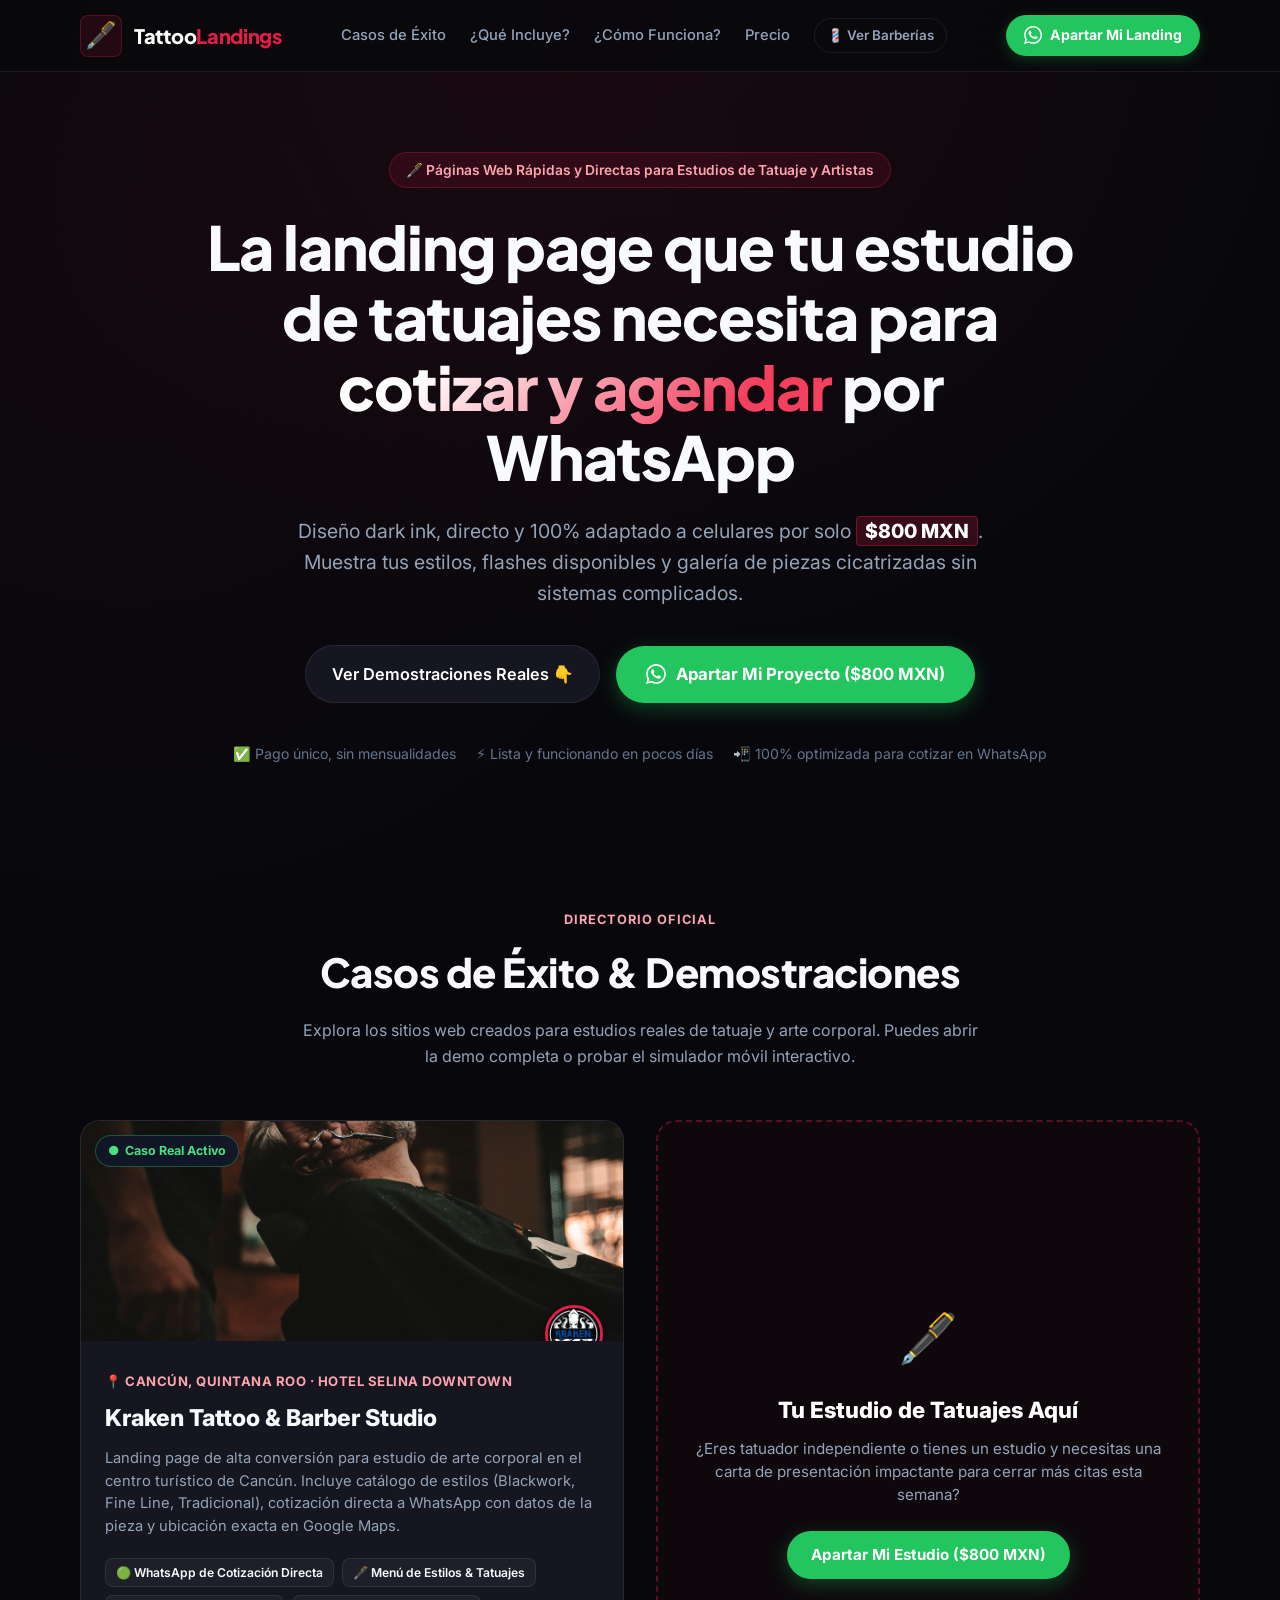
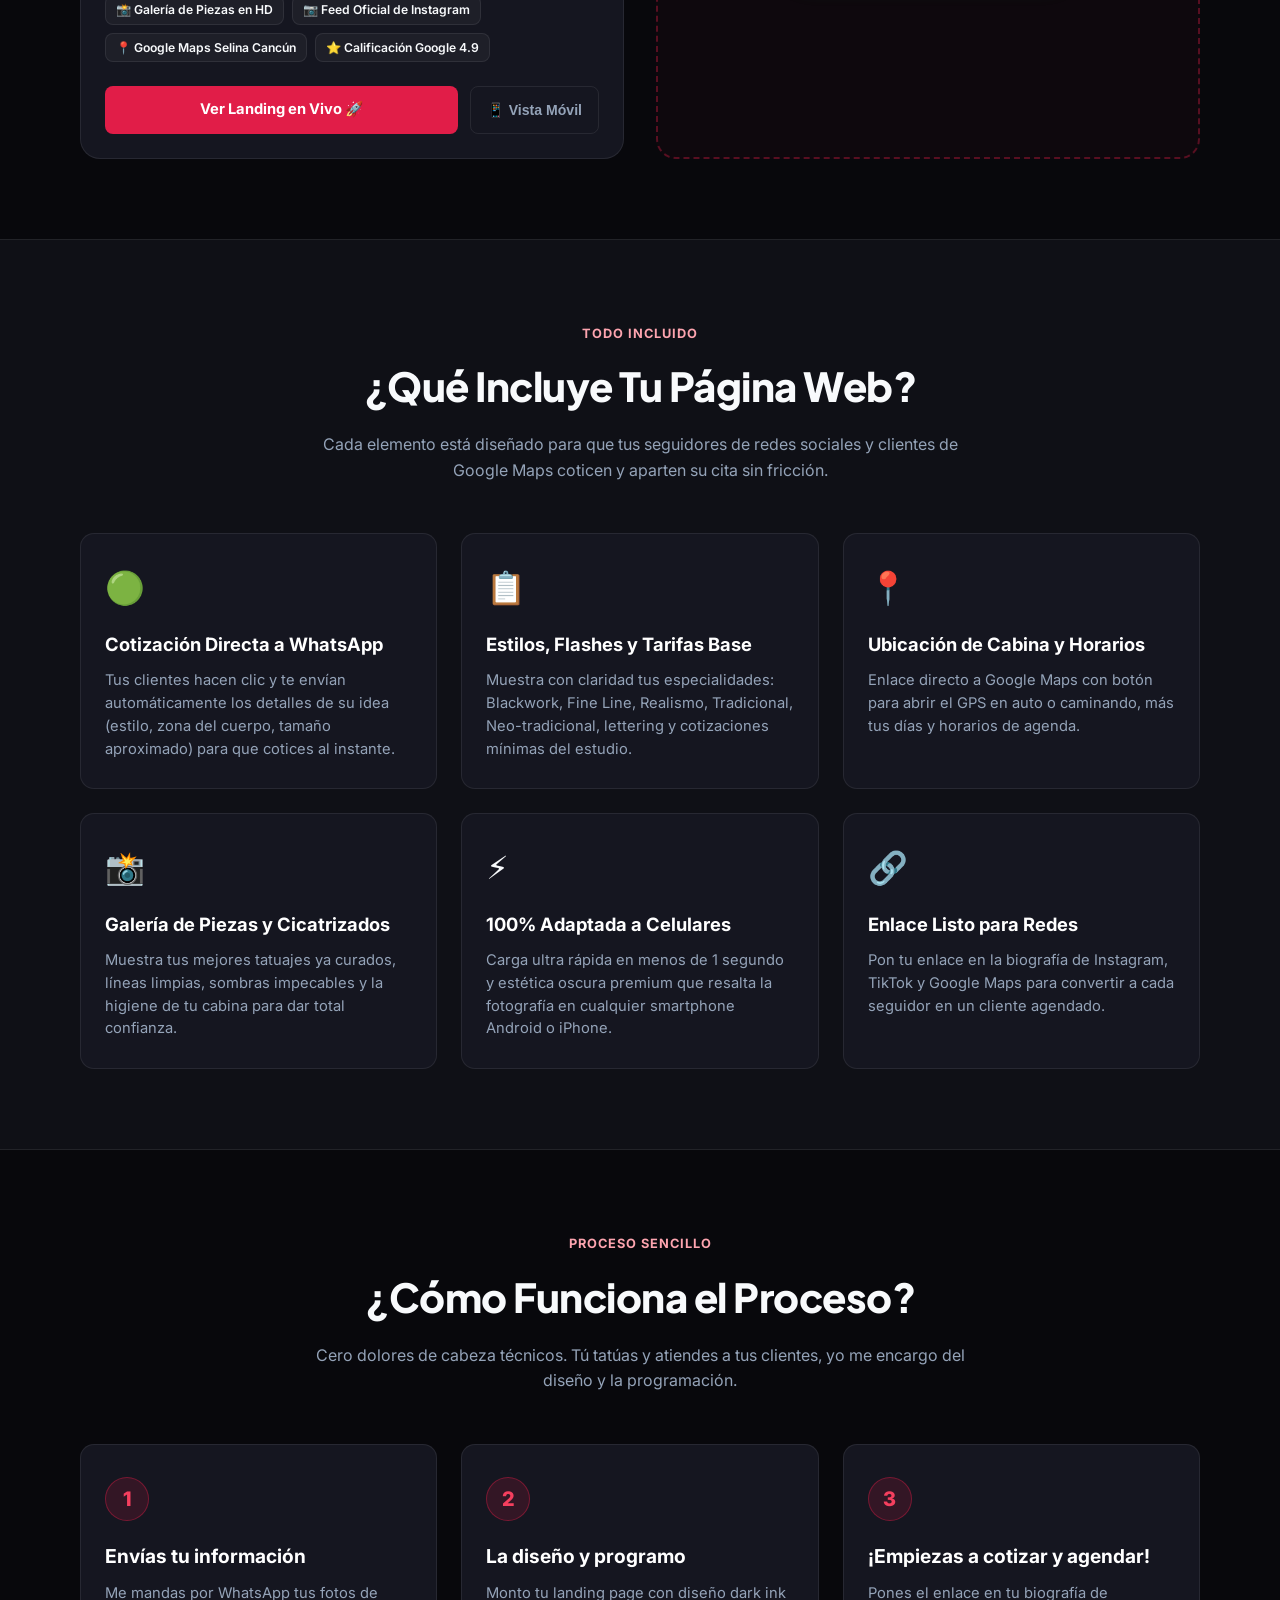
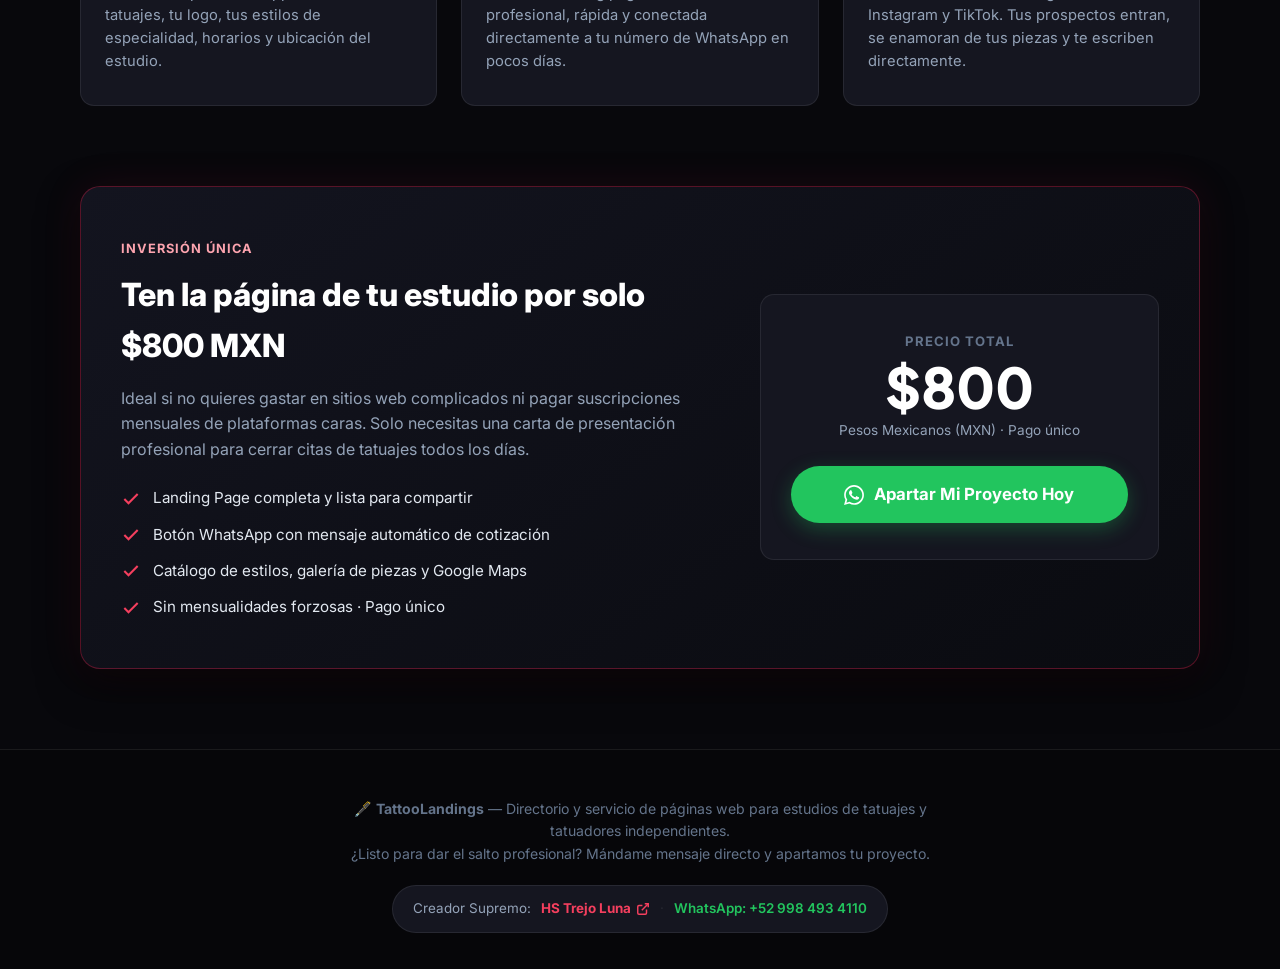
==== tatuajes/index.html @ 8cb88558 "feat: add tattoo studio landings directory with dark ink theme" ====
<!DOCTYPE html>
<html lang="es">
<head>
  <meta charset="UTF-8">
  <meta name="viewport" content="width=device-width, initial-scale=1.0">
  <title>Landing Pages para Estudios de Tatuaje | Directorio de Demostraciones Reales ($800 MXN)</title>
  <meta name="description" content="Directorio de casos reales y servicio de páginas web sencillas, rápidas y modernas para estudios de tatuajes y tatuadores por solo $800 MXN. Cotiza y cierra citas en WhatsApp todos los días.">
  <link rel="canonical" href="https://iwantdeveverything.github.io/landingbarbershops/tatuajes/">

  <!-- Open Graph / Facebook / WhatsApp -->
  <meta property="og:type" content="website">
  <meta property="og:url" content="https://iwantdeveverything.github.io/landingbarbershops/tatuajes/">
  <meta property="og:site_name" content="TattooLandings">
  <meta property="og:title" content="Landing Pages para Estudios de Tatuaje | $800 MXN">
  <meta property="og:description" content="Páginas web sencillas y rápidas para tatuadores: botón directo a WhatsApp para cotizar piezas, menú de estilos/flashes y Google Maps.">
  <meta property="og:image" content="https://iwantdeveverything.github.io/landingbarbershops/sitios/kraken/assets/hero-barber.jpg">
  <meta property="og:image:secure_url" content="https://iwantdeveverything.github.io/landingbarbershops/sitios/kraken/assets/hero-barber.jpg">
  <meta property="og:image:type" content="image/jpeg">
  <meta property="og:image:width" content="1200">
  <meta property="og:image:height" content="675">
  <meta property="og:image:alt" content="Directorio de Landing Pages para Estudios de Tatuaje">
  <meta property="og:locale" content="es_MX">

  <!-- Twitter / X -->
  <meta name="twitter:card" content="summary_large_image">
  <meta name="twitter:url" content="https://iwantdeveverything.github.io/landingbarbershops/tatuajes/">
  <meta name="twitter:title" content="Landing Pages para Estudios de Tatuaje | $800 MXN">
  <meta name="twitter:description" content="Páginas web sencillas y directas para cerrar citas de tatuajes por WhatsApp. Sin mensualidades.">
  <meta name="twitter:image" content="https://iwantdeveverything.github.io/landingbarbershops/sitios/kraken/assets/hero-barber.jpg">

  <!-- Favicon -->
  <link rel="icon" href="data:image/svg+xml,<svg xmlns=%22http://www.w3.org/2000/svg%22 viewBox=%220 0 100 100%22><text y=%22.9em%22 font-size=%2290%22>🖋️</text></svg>">
  <meta name="theme-color" content="#08080c">

  <!-- Google Fonts -->
  <link rel="preconnect" href="https://fonts.googleapis.com">
  <link rel="preconnect" href="https://fonts.gstatic.com" crossorigin>
  <link href="https://fonts.googleapis.com/css2?family=Inter:wght@400;500;600;700;800&family=Plus+Jakarta+Sans:wght@700;800&display=swap" rel="stylesheet">

  <link rel="stylesheet" href="css/style.css">
</head>
<body>

  <!-- Navigation -->
  <header class="site-nav">
    <div class="container nav-inner">
      <a href="#" class="nav-brand">
        <div class="brand-badge-icon">🖋️</div>
        <div class="nav-brand-title">Tattoo<span>Landings</span></div>
      </a>

      <nav class="nav-links">
        <a href="#demostraciones" class="nav-link">Casos de Éxito</a>
        <a href="#que-incluye" class="nav-link">¿Qué Incluye?</a>
        <a href="#como-funciona" class="nav-link">¿Cómo Funciona?</a>
        <a href="#precio" class="nav-link">Precio</a>
        <a href="../index.html" class="nav-switch-link">💈 Ver Barberías</a>
      </nav>

      <div class="nav-actions">
        <a href="https://wa.me/529984934110?text=Hola!%20Vi%20tu%20anuncio%20de%20Landings%20para%20Estudios%20de%20Tatuaje%20por%20$800%20MXN%20y%20quiero%20hacer%20la%20m%C3%ADa." target="_blank" rel="noopener noreferrer" class="btn-nav-order">
          <svg width="18" height="18" viewBox="0 0 24 24" fill="currentColor">
            <path d="M.057 24l1.687-6.163c-1.041-1.804-1.588-3.849-1.587-5.946.003-6.556 5.338-11.891 11.893-11.891 3.181.001 6.167 1.24 8.413 3.488 2.245 2.248 3.481 5.236 3.48 8.414-.003 6.557-5.338 11.892-11.893 11.892-1.99-.001-3.951-.5-5.688-1.448l-6.305 1.654zm6.597-3.807c1.676.995 3.276 1.591 5.392 1.592 5.448 0 9.886-4.434 9.889-9.885.002-5.462-4.415-9.89-9.881-9.892-5.452 0-9.887 4.434-9.889 9.884-.001 2.225.651 3.891 1.746 5.634l-.999 3.648 3.742-.981zm11.387-5.464c-.074-.124-.272-.198-.57-.347-.297-.149-1.758-.868-2.031-.967-.272-.099-.47-.149-.669.149-.198.297-.768.967-.941 1.165-.173.198-.347.223-.644.074-.297-.149-1.255-.462-2.39-1.475-.883-.788-1.48-1.761-1.653-2.059-.173-.297-.018-.458.13-.606.134-.133.297-.347.446-.521.151-.172.2-.296.3-.495.099-.198.05-.372-.025-.521-.075-.148-.669-1.611-.916-2.206-.242-.579-.487-.501-.669-.51l-.57-.01c-.198 0-.52.074-.792.372s-1.04 1.016-1.04 2.479 1.065 2.876 1.213 3.074c.149.198 2.095 3.2 5.076 4.487.709.306 1.263.489 1.694.626.712.226 1.36.194 1.872.118.571-.085 1.758-.719 2.006-1.413.248-.695.248-1.29.173-1.414z"/>
          </svg>
          <span>Apartar Mi Landing</span>
        </a>
      </div>
    </div>
  </header>

  <!-- Hero Section -->
  <section class="hub-hero">
    <div class="container">
      <div class="hero-pill-badge">
        🖋️ Páginas Web Rápidas y Directas para Estudios de Tatuaje y Artistas
      </div>

      <h1 class="hub-hero-title">
        La landing page que tu estudio de tatuajes necesita para <span class="gradient-text">cotizar y agendar</span> por WhatsApp
      </h1>

      <p class="hub-hero-desc">
        Diseño dark ink, directo y 100% adaptado a celulares por solo <span class="price-callout">$800 MXN</span>. Muestra tus estilos, flashes disponibles y galería de piezas cicatrizadas sin sistemas complicados.
      </p>

      <div class="hero-btn-group">
        <a href="#demostraciones" class="btn-hero-demo">
          <span>Ver Demostraciones Reales 👇</span>
        </a>
        <a href="https://wa.me/529984934110?text=Hola!%20Quiero%20apartar%20mi%20landing%20page%20para%20estudio%20de%20tatuajes%20por%20$800%20MXN.%20%C2%BFMe%20das%20informaci%C3%B3n?" target="_blank" rel="noopener noreferrer" class="btn-hero-cta">
          <svg width="20" height="20" viewBox="0 0 24 24" fill="currentColor">
            <path d="M.057 24l1.687-6.163c-1.041-1.804-1.588-3.849-1.587-5.946.003-6.556 5.338-11.891 11.893-11.891 3.181.001 6.167 1.24 8.413 3.488 2.245 2.248 3.481 5.236 3.48 8.414-.003 6.557-5.338 11.892-11.893 11.892-1.99-.001-3.951-.5-5.688-1.448l-6.305 1.654zm6.597-3.807c1.676.995 3.276 1.591 5.392 1.592 5.448 0 9.886-4.434 9.889-9.885.002-5.462-4.415-9.89-9.881-9.892-5.452 0-9.887 4.434-9.889 9.884-.001 2.225.651 3.891 1.746 5.634l-.999 3.648 3.742-.981zm11.387-5.464c-.074-.124-.272-.198-.57-.347-.297-.149-1.758-.868-2.031-.967-.272-.099-.47-.149-.669.149-.198.297-.768.967-.941 1.165-.173.198-.347.223-.644.074-.297-.149-1.255-.462-2.39-1.475-.883-.788-1.48-1.761-1.653-2.059-.173-.297-.018-.458.13-.606.134-.133.297-.347.446-.521.151-.172.2-.296.3-.495.099-.198.05-.372-.025-.521-.075-.148-.669-1.611-.916-2.206-.242-.579-.487-.501-.669-.51l-.57-.01c-.198 0-.52.074-.792.372s-1.04 1.016-1.04 2.479 1.065 2.876 1.213 3.074c.149.198 2.095 3.2 5.076 4.487.709.306 1.263.489 1.694.626.712.226 1.36.194 1.872.118.571-.085 1.758-.719 2.006-1.413.248-.695.248-1.29.173-1.414z"/>
          </svg>
          <span>Apartar Mi Proyecto ($800 MXN)</span>
        </a>
      </div>

      <div class="hero-guarantees">
        <span>✅ Pago único, sin mensualidades</span>
        <span>⚡ Lista y funcionando en pocos días</span>
        <span>📲 100% optimizada para cotizar en WhatsApp</span>
      </div>
    </div>
  </section>

  <!-- Showcase / Demonstrations Section -->
  <section id="demostraciones" class="section">
    <div class="container">
      <div class="section-head">
        <span class="section-tag">Directorio Oficial</span>
        <h2 class="section-headline">Casos de Éxito & Demostraciones</h2>
        <p class="section-subtext">
          Explora los sitios web creados para estudios reales de tatuaje y arte corporal. Puedes abrir la demo completa o probar el simulador móvil interactivo.
        </p>
      </div>

      <div class="showcase-grid">
        <!-- Showcase Card 1: Kraken Tattoo & Barber Studio -->
        <article class="showcase-card">
          <div class="showcase-preview-wrap">
            <img src="../sitios/kraken/assets/hero-barber.jpg" alt="Kraken Tattoo Studio en Cancún" class="showcase-preview-img">
            <div class="showcase-status-badge">
              <span>●</span> Caso Real Activo
            </div>
            <div class="showcase-logo-stamp">
              <img src="../sitios/kraken/assets/logo.jpg" alt="Logo Oficial Kraken" class="showcase-logo-img">
            </div>
          </div>

          <div class="showcase-body">
            <div class="showcase-meta">
              <span>📍 Cancún, Quintana Roo · Hotel Selina Downtown</span>
            </div>
            <h3 class="showcase-title">Kraken Tattoo & Barber Studio</h3>
            <p class="showcase-desc">
              Landing page de alta conversión para estudio de arte corporal en el centro turístico de Cancún. Incluye catálogo de estilos (Blackwork, Fine Line, Tradicional), cotización directa a WhatsApp con datos de la pieza y ubicación exacta en Google Maps.
            </p>

            <div class="showcase-features-list">
              <span class="feature-tag">🟢 WhatsApp de Cotización Directa</span>
              <span class="feature-tag">🖋️ Menú de Estilos & Tatuajes</span>
              <span class="feature-tag">📸 Galería de Piezas en HD</span>
              <span class="feature-tag">📷 Feed Oficial de Instagram</span>
              <span class="feature-tag">📍 Google Maps Selina Cancún</span>
              <span class="feature-tag">⭐ Calificación Google 4.9</span>
            </div>

            <div class="showcase-actions">
              <a href="../sitios/kraken/index.html" class="btn-view-demo" target="_blank">
                <span>Ver Landing en Vivo 🚀</span>
              </a>
              <button class="btn-simulate-mobile" data-demo-url="../sitios/kraken/index.html" title="Probar en simulador de teléfono">
                <span>📱 Vista Móvil</span>
              </button>
            </div>
          </div>
        </article>

        <!-- Placeholder Card 2: Upcoming Slot -->
        <article class="showcase-card placeholder">
          <div class="placeholder-icon">🖋️</div>
          <h4>Tu Estudio de Tatuajes Aquí</h4>
          <p>
            ¿Eres tatuador independiente o tienes un estudio y necesitas una carta de presentación impactante para cerrar más citas esta semana?
          </p>
          <a href="https://wa.me/529984934110?text=Hola!%20Quiero%20apartar%20el%20siguiente%20espacio%20para%20la%20landing%20page%20de%20mi%20estudio%20de%20tatuajes." target="_blank" rel="noopener noreferrer" class="btn-hero-cta" style="font-size: 0.95rem; padding: 12px 24px;">
            <span>Apartar Mi Estudio ($800 MXN)</span>
          </a>
        </article>
      </div>
    </div>
  </section>

  <!-- What's Included Section -->
  <section id="que-incluye" class="section" style="background: var(--bg-secondary); border-top: 1px solid var(--border-subtle); border-bottom: 1px solid var(--border-subtle);">
    <div class="container">
      <div class="section-head">
        <span class="section-tag">Todo Incluido</span>
        <h2 class="section-headline">¿Qué Incluye Tu Página Web?</h2>
        <p class="section-subtext">
          Cada elemento está diseñado para que tus seguidores de redes sociales y clientes de Google Maps coticen y aparten su cita sin fricción.
        </p>
      </div>

      <div class="features-grid-5">
        <div class="feature-box">
          <div class="feature-box-icon">🟢</div>
          <h4>Cotización Directa a WhatsApp</h4>
          <p>Tus clientes hacen clic y te envían automáticamente los detalles de su idea (estilo, zona del cuerpo, tamaño aproximado) para que cotices al instante.</p>
        </div>

        <div class="feature-box">
          <div class="feature-box-icon">📋</div>
          <h4>Estilos, Flashes y Tarifas Base</h4>
          <p>Muestra con claridad tus especialidades: Blackwork, Fine Line, Realismo, Tradicional, Neo-tradicional, lettering y cotizaciones mínimas del estudio.</p>
        </div>

        <div class="feature-box">
          <div class="feature-box-icon">📍</div>
          <h4>Ubicación de Cabina y Horarios</h4>
          <p>Enlace directo a Google Maps con botón para abrir el GPS en auto o caminando, más tus días y horarios de agenda.</p>
        </div>

        <div class="feature-box">
          <div class="feature-box-icon">📸</div>
          <h4>Galería de Piezas y Cicatrizados</h4>
          <p>Muestra tus mejores tatuajes ya curados, líneas limpias, sombras impecables y la higiene de tu cabina para dar total confianza.</p>
        </div>

        <div class="feature-box">
          <div class="feature-box-icon">⚡</div>
          <h4>100% Adaptada a Celulares</h4>
          <p>Carga ultra rápida en menos de 1 segundo y estética oscura premium que resalta la fotografía en cualquier smartphone Android o iPhone.</p>
        </div>

        <div class="feature-box">
          <div class="feature-box-icon">🔗</div>
          <h4>Enlace Listo para Redes</h4>
          <p>Pon tu enlace en la biografía de Instagram, TikTok y Google Maps para convertir a cada seguidor en un cliente agendado.</p>
        </div>
      </div>
    </div>
  </section>

  <!-- How It Works Section -->
  <section id="como-funciona" class="section">
    <div class="container">
      <div class="section-head">
        <span class="section-tag">Proceso Sencillo</span>
        <h2 class="section-headline">¿Cómo Funciona el Proceso?</h2>
        <p class="section-subtext">
          Cero dolores de cabeza técnicos. Tú tatúas y atiendes a tus clientes, yo me encargo del diseño y la programación.
        </p>
      </div>

      <div class="steps-row">
        <div class="step-card">
          <div class="step-num">1</div>
          <h4>Envías tu información</h4>
          <p>Me mandas por WhatsApp tus fotos de tatuajes, tu logo, tus estilos de especialidad, horarios y ubicación del estudio.</p>
        </div>

        <div class="step-card">
          <div class="step-num">2</div>
          <h4>La diseño y programo</h4>
          <p>Monto tu landing page con diseño dark ink profesional, rápida y conectada directamente a tu número de WhatsApp en pocos días.</p>
        </div>

        <div class="step-card">
          <div class="step-num">3</div>
          <h4>¡Empiezas a cotizar y agendar!</h4>
          <p>Pones el enlace en tu biografía de Instagram y TikTok. Tus prospectos entran, se enamoran de tus piezas y te escriben directamente.</p>
        </div>
      </div>
    </div>
  </section>

  <!-- Pricing Offer Box -->
  <section id="precio" class="section" style="padding-top: 0;">
    <div class="container">
      <div class="pricing-banner">
        <div class="pricing-info">
          <span class="section-tag">Inversión Única</span>
          <h3>Ten la página de tu estudio por solo $800 MXN</h3>
          <p>
            Ideal si no quieres gastar en sitios web complicados ni pagar suscripciones mensuales de plataformas caras. Solo necesitas una carta de presentación profesional para cerrar citas de tatuajes todos los días.
          </p>

          <ul class="pricing-checklist">
            <li>
              <svg width="20" height="20" viewBox="0 0 24 24" fill="none" stroke="currentColor" stroke-width="2.5">
                <polyline points="20 6 9 17 4 12"></polyline>
              </svg>
              <span>Landing Page completa y lista para compartir</span>
            </li>
            <li>
              <svg width="20" height="20" viewBox="0 0 24 24" fill="none" stroke="currentColor" stroke-width="2.5">
                <polyline points="20 6 9 17 4 12"></polyline>
              </svg>
              <span>Botón WhatsApp con mensaje automático de cotización</span>
            </li>
            <li>
              <svg width="20" height="20" viewBox="0 0 24 24" fill="none" stroke="currentColor" stroke-width="2.5">
                <polyline points="20 6 9 17 4 12"></polyline>
              </svg>
              <span>Catálogo de estilos, galería de piezas y Google Maps</span>
            </li>
            <li>
              <svg width="20" height="20" viewBox="0 0 24 24" fill="none" stroke="currentColor" stroke-width="2.5">
                <polyline points="20 6 9 17 4 12"></polyline>
              </svg>
              <span>Sin mensualidades forzosas · Pago único</span>
            </li>
          </ul>
        </div>

        <div class="pricing-card-action">
          <div class="price-currency">Precio Total</div>
          <div class="price-tag-big">$800</div>
          <div class="price-sub">Pesos Mexicanos (MXN) · Pago único</div>

          <a href="https://wa.me/529984934110?text=Hola!%20Quiero%20apartar%20mi%20landing%20page%20para%20estudio%20de%20tatuajes%20por%20$800%20MXN." target="_blank" rel="noopener noreferrer" class="btn-hero-cta" style="width: 100%;">
            <svg width="20" height="20" viewBox="0 0 24 24" fill="currentColor">
              <path d="M.057 24l1.687-6.163c-1.041-1.804-1.588-3.849-1.587-5.946.003-6.556 5.338-11.891 11.893-11.891 3.181.001 6.167 1.24 8.413 3.488 2.245 2.248 3.481 5.236 3.48 8.414-.003 6.557-5.338 11.892-11.893 11.892-1.99-.001-3.951-.5-5.688-1.448l-6.305 1.654zm6.597-3.807c1.676.995 3.276 1.591 5.392 1.592 5.448 0 9.886-4.434 9.889-9.885.002-5.462-4.415-9.89-9.881-9.892-5.452 0-9.887 4.434-9.889 9.884-.001 2.225.651 3.891 1.746 5.634l-.999 3.648 3.742-.981zm11.387-5.464c-.074-.124-.272-.198-.57-.347-.297-.149-1.758-.868-2.031-.967-.272-.099-.47-.149-.669.149-.198.297-.768.967-.941 1.165-.173.198-.347.223-.644.074-.297-.149-1.255-.462-2.39-1.475-.883-.788-1.48-1.761-1.653-2.059-.173-.297-.018-.458.13-.606.134-.133.297-.347.446-.521.151-.172.2-.296.3-.495.099-.198.05-.372-.025-.521-.075-.148-.669-1.611-.916-2.206-.242-.579-.487-.501-.669-.51l-.57-.01c-.198 0-.52.074-.792.372s-1.04 1.016-1.04 2.479 1.065 2.876 1.213 3.074c.149.198 2.095 3.2 5.076 4.487.709.306 1.263.489 1.694.626.712.226 1.36.194 1.872.118.571-.085 1.758-.719 2.006-1.413.248-.695.248-1.29.173-1.414z"/>
            </svg>
            <span>Apartar Mi Proyecto Hoy</span>
          </a>
        </div>
      </div>
    </div>
  </section>

  <!-- Footer -->
  <footer class="hub-footer">
    <div class="container">
      <p class="footer-hub-text">
        🖋️ <strong>TattooLandings</strong> — Directorio y servicio de páginas web para estudios de tatuajes y tatuadores independientes.<br>
        ¿Listo para dar el salto profesional? Mándame mensaje directo y apartamos tu proyecto.
      </p>
      <div class="footer-creator">
        <span>Creador Supremo:</span>
        <a href="https://hstrejoluna-monorepo-portfolio.vercel.app/es" target="_blank" rel="noopener noreferrer" class="creator-link">
          <strong>HS Trejo Luna</strong>
          <svg width="14" height="14" viewBox="0 0 24 24" fill="none" stroke="currentColor" stroke-width="2.5">
            <path d="M18 13v6a2 2 0 0 1-2 2H5a2 2 0 0 1-2-2V8a2 2 0 0 1 2-2h6"></path>
            <polyline points="15 3 21 3 21 9"></polyline>
            <line x1="10" y1="14" x2="21" y2="3"></line>
          </svg>
        </a>
        <span class="creator-sep">·</span>
        <a href="https://wa.me/529984934110" target="_blank" rel="noopener noreferrer" class="creator-whatsapp">
          WhatsApp: +52 998 493 4110
        </a>
      </div>
    </div>
  </footer>

  <!-- Phone Mockup Simulator Modal -->
  <div id="mobileModal" class="modal-overlay">
    <button id="closeModal" class="btn-close-modal" aria-label="Cerrar modal">&times;</button>
    <div class="phone-mockup-frame">
      <div class="phone-notch"></div>
      <iframe id="modalIframe" class="phone-iframe" title="Simulador Móvil de Landing"></iframe>
    </div>
  </div>

  <script src="js/main.js"></script>
</body>
</html>
---- tatuajes/css/style.css ----
/* ==========================================================================
   Tattoo Studio Landings Directory - Dedicated Stylesheet
   Subject: Tattoo Studios & Artists Showcase Directory
   Accent: Deep Tattoo Crimson Ink (#e11d48 / #f43f5e)
   ========================================================================== */

:root {
  --bg-primary: #08080c;
  --bg-secondary: #0f1016;
  --bg-card: #151620;
  --bg-card-hover: #1c1d2b;
  --border-subtle: rgba(255, 255, 255, 0.08);
  --border-accent: rgba(225, 29, 72, 0.35);

  --accent-red: #e11d48;
  --accent-red-hover: #f43f5e;
  --accent-red-glow: rgba(225, 29, 72, 0.25);
  --accent-wa: #22c55e;
  --accent-wa-hover: #16a34a;

  --text-main: #f8fafc;
  --text-muted: #94a3b8;
  --text-dim: #64748b;

  --font-heading: 'Plus Jakarta Sans', system-ui, -apple-system, sans-serif;
  --font-body: 'Inter', system-ui, -apple-system, sans-serif;

  --radius-sm: 8px;
  --radius-md: 14px;
  --radius-lg: 20px;
  --radius-pill: 9999px;

  --container-max: 1160px;
}

*, *::before, *::after {
  box-sizing: border-box;
  margin: 0;
  padding: 0;
}

html {
  scroll-behavior: smooth;
  font-family: var(--font-body);
  background-color: var(--bg-primary);
  color: var(--text-main);
  line-height: 1.6;
}

body {
  overflow-x: hidden;
  background-color: var(--bg-primary);
  color: var(--text-main);
  background-image: 
    radial-gradient(circle at 50% 0%, rgba(225, 29, 72, 0.08) 0%, transparent 60%),
    radial-gradient(circle at 10% 30%, rgba(225, 29, 72, 0.04) 0%, transparent 50%);
  background-attachment: fixed;
}

a {
  color: inherit;
  text-decoration: none;
}

img {
  max-width: 100%;
  display: block;
}

.container {
  width: 100%;
  max-width: var(--container-max);
  margin: 0 auto;
  padding: 0 20px;
}

/* ==========================================================================
   Header & Navigation
   ========================================================================== */
.site-nav {
  position: sticky;
  top: 0;
  z-index: 100;
  background: rgba(8, 8, 12, 0.88);
  backdrop-filter: blur(16px);
  -webkit-backdrop-filter: blur(16px);
  border-bottom: 1px solid var(--border-subtle);
  height: 72px;
  display: flex;
  align-items: center;
}

.nav-inner {
  display: flex;
  align-items: center;
  justify-content: space-between;
  gap: 20px;
}

.nav-brand {
  display: flex;
  align-items: center;
  gap: 12px;
  text-decoration: none;
}

.brand-badge-icon {
  font-size: 1.6rem;
  display: flex;
  align-items: center;
  justify-content: center;
  width: 42px;
  height: 42px;
  background: rgba(225, 29, 72, 0.12);
  border: 1px solid rgba(225, 29, 72, 0.3);
  border-radius: var(--radius-sm);
}

.nav-brand-title {
  font-family: var(--font-heading);
  font-size: 1.25rem;
  font-weight: 800;
  letter-spacing: -0.3px;
  color: #fff;
}

.nav-brand-title span {
  color: var(--accent-red);
}

.nav-links {
  display: flex;
  align-items: center;
  gap: 24px;
}

.nav-link {
  font-size: 0.92rem;
  font-weight: 500;
  color: var(--text-muted);
  transition: color 0.2s ease;
}

.nav-link:hover {
  color: #fff;
}

.nav-switch-link {
  display: inline-flex;
  align-items: center;
  gap: 6px;
  padding: 6px 12px;
  font-size: 0.84rem;
  font-weight: 600;
  color: #94a3b8;
  border: 1px solid var(--border-subtle);
  border-radius: var(--radius-pill);
  transition: all 0.2s ease;
}

.nav-switch-link:hover {
  color: #fff;
  border-color: rgba(255, 255, 255, 0.2);
  background: rgba(255, 255, 255, 0.04);
}

.nav-actions {
  display: flex;
  align-items: center;
  gap: 12px;
}

.btn-nav-order {
  display: inline-flex;
  align-items: center;
  gap: 8px;
  background: var(--accent-wa);
  color: #fff;
  padding: 9px 18px;
  font-size: 0.88rem;
  font-weight: 700;
  border-radius: var(--radius-pill);
  transition: all 0.2s ease;
  box-shadow: 0 4px 14px rgba(34, 197, 94, 0.25);
}

.btn-nav-order:hover {
  background: var(--accent-wa-hover);
  transform: translateY(-1px);
}

/* ==========================================================================
   Hero Section
   ========================================================================== */
.hub-hero {
  padding: 80px 0 60px;
  text-align: center;
  position: relative;
}

.hero-pill-badge {
  display: inline-flex;
  align-items: center;
  gap: 8px;
  padding: 6px 16px;
  background: rgba(225, 29, 72, 0.12);
  border: 1px solid rgba(225, 29, 72, 0.3);
  border-radius: var(--radius-pill);
  color: #fda4af;
  font-size: 0.86rem;
  font-weight: 600;
  margin-bottom: 24px;
}

.hub-hero-title {
  font-family: var(--font-heading);
  font-size: clamp(2.3rem, 5.2vw, 3.8rem);
  font-weight: 800;
  line-height: 1.15;
  letter-spacing: -1px;
  max-width: 900px;
  margin: 0 auto 24px;
}

.gradient-text {
  background: linear-gradient(135deg, #fff 20%, #f43f5e 80%);
  -webkit-background-clip: text;
  -webkit-text-fill-color: transparent;
}

.hub-hero-desc {
  font-size: clamp(1.05rem, 2vw, 1.22rem);
  color: var(--text-muted);
  max-width: 720px;
  margin: 0 auto 36px;
  line-height: 1.6;
}

.price-callout {
  color: #fff;
  font-weight: 800;
  padding: 2px 8px;
  background: rgba(225, 29, 72, 0.2);
  border-radius: 4px;
  border: 1px solid rgba(225, 29, 72, 0.4);
}

.hero-btn-group {
  display: flex;
  align-items: center;
  justify-content: center;
  flex-wrap: wrap;
  gap: 16px;
  margin-bottom: 40px;
}

.btn-hero-cta {
  display: inline-flex;
  align-items: center;
  justify-content: center;
  gap: 10px;
  background: var(--accent-wa);
  color: #fff;
  font-size: 1.05rem;
  font-weight: 700;
  padding: 15px 30px;
  border-radius: var(--radius-pill);
  box-shadow: 0 6px 20px rgba(34, 197, 94, 0.3);
  transition: all 0.25s ease;
}

.btn-hero-cta:hover {
  background: var(--accent-wa-hover);
  transform: translateY(-2px);
  box-shadow: 0 8px 25px rgba(34, 197, 94, 0.4);
}

.btn-hero-demo {
  display: inline-flex;
  align-items: center;
  justify-content: center;
  gap: 10px;
  background: var(--bg-card);
  color: #fff;
  font-size: 1.02rem;
  font-weight: 600;
  padding: 15px 26px;
  border-radius: var(--radius-pill);
  border: 1px solid var(--border-subtle);
  transition: all 0.2s ease;
}

.btn-hero-demo:hover {
  background: var(--bg-card-hover);
  border-color: rgba(255, 255, 255, 0.2);
  transform: translateY(-2px);
}

.hero-guarantees {
  display: flex;
  align-items: center;
  justify-content: center;
  flex-wrap: wrap;
  gap: 20px;
  font-size: 0.88rem;
  color: var(--text-dim);
}

/* ==========================================================================
   Section Layouts & Headings
   ========================================================================== */
.section {
  padding: 80px 0;
}

.section-head {
  text-align: center;
  max-width: 680px;
  margin: 0 auto 50px;
}

.section-tag {
  display: inline-block;
  font-size: 0.8rem;
  font-weight: 700;
  letter-spacing: 1px;
  text-transform: uppercase;
  color: #fda4af;
  margin-bottom: 10px;
}

.section-headline {
  font-family: var(--font-heading);
  font-size: clamp(1.8rem, 3.5vw, 2.5rem);
  font-weight: 800;
  letter-spacing: -0.5px;
  margin-bottom: 14px;
}

.section-subtext {
  font-size: 1rem;
  color: var(--text-muted);
  line-height: 1.6;
}

/* ==========================================================================
   Showcase Grid
   ========================================================================== */
.showcase-grid {
  display: grid;
  grid-template-columns: repeat(auto-fill, minmax(360px, 1fr));
  gap: 32px;
}

.showcase-card {
  background: var(--bg-card);
  border: 1px solid var(--border-subtle);
  border-radius: var(--radius-lg);
  overflow: hidden;
  display: flex;
  flex-direction: column;
  transition: transform 0.25s ease, border-color 0.25s ease, box-shadow 0.25s ease;
}

.showcase-card:hover {
  transform: translateY(-4px);
  border-color: var(--border-accent);
  box-shadow: 0 16px 36px rgba(0, 0, 0, 0.4), 0 0 30px var(--accent-red-glow);
}

.showcase-preview-wrap {
  position: relative;
  height: 220px;
  overflow: hidden;
  background: #000;
}

.showcase-preview-img {
  width: 100%;
  height: 100%;
  object-fit: cover;
  transition: transform 0.4s ease;
}

.showcase-card:hover .showcase-preview-img {
  transform: scale(1.04);
}

.showcase-status-badge {
  position: absolute;
  top: 14px;
  left: 14px;
  display: inline-flex;
  align-items: center;
  gap: 6px;
  background: rgba(15, 23, 42, 0.88);
  backdrop-filter: blur(8px);
  padding: 5px 12px;
  border-radius: var(--radius-pill);
  font-size: 0.78rem;
  font-weight: 700;
  color: #4ade80;
  border: 1px solid rgba(74, 222, 128, 0.3);
}

.showcase-logo-stamp {
  position: absolute;
  bottom: -22px;
  right: 20px;
  width: 58px;
  height: 58px;
  border-radius: 50%;
  overflow: hidden;
  border: 3px solid #e11d48;
  background: #000;
  box-shadow: 0 6px 16px rgba(0, 0, 0, 0.6);
  z-index: 2;
}

.showcase-logo-img {
  width: 100%;
  height: 100%;
  object-fit: cover;
}

.showcase-body {
  padding: 30px 24px 24px;
  display: flex;
  flex-direction: column;
  flex: 1;
}

.showcase-meta {
  font-size: 0.82rem;
  color: #fda4af;
  font-weight: 700;
  text-transform: uppercase;
  letter-spacing: 0.5px;
  margin-bottom: 8px;
}

.showcase-title {
  font-size: 1.45rem;
  font-weight: 800;
  color: var(--text-main);
  margin-bottom: 10px;
}

.showcase-desc {
  font-size: 0.92rem;
  color: var(--text-muted);
  line-height: 1.55;
  margin-bottom: 20px;
}

.showcase-features-list {
  display: flex;
  flex-wrap: wrap;
  gap: 8px;
  margin-bottom: 24px;
}

.feature-tag {
  background: rgba(255, 255, 255, 0.04);
  border: 1px solid var(--border-subtle);
  color: var(--text-main);
  font-size: 0.76rem;
  font-weight: 600;
  padding: 4px 10px;
  border-radius: var(--radius-sm);
}

.showcase-actions {
  display: flex;
  gap: 12px;
  margin-top: auto;
}

.btn-view-demo {
  flex: 1;
  display: inline-flex;
  align-items: center;
  justify-content: center;
  gap: 8px;
  background: var(--accent-red);
  color: #fff;
  font-size: 0.92rem;
  font-weight: 700;
  padding: 12px 18px;
  border-radius: var(--radius-sm);
  transition: all 0.2s ease;
}

.btn-view-demo:hover {
  background: var(--accent-red-hover);
  transform: translateY(-1px);
}

.btn-simulate-mobile {
  display: inline-flex;
  align-items: center;
  justify-content: center;
  gap: 6px;
  background: transparent;
  color: var(--text-muted);
  border: 1px solid var(--border-subtle);
  padding: 12px 16px;
  border-radius: var(--radius-sm);
  font-size: 0.88rem;
  font-weight: 600;
  cursor: pointer;
  transition: all 0.2s ease;
}

.btn-simulate-mobile:hover {
  color: #fff;
  border-color: rgba(255, 255, 255, 0.25);
  background: rgba(255, 255, 255, 0.05);
}

/* Placeholder Card */
.showcase-card.placeholder {
  border: 2px dashed rgba(225, 29, 72, 0.35);
  background: rgba(225, 29, 72, 0.03);
  display: flex;
  flex-direction: column;
  align-items: center;
  justify-content: center;
  text-align: center;
  padding: 48px 30px;
}

.placeholder-icon {
  font-size: 3rem;
  margin-bottom: 16px;
}

.showcase-card.placeholder h4 {
  font-size: 1.4rem;
  font-weight: 800;
  color: #fff;
  margin-bottom: 10px;
}

.showcase-card.placeholder p {
  font-size: 0.95rem;
  color: var(--text-muted);
  line-height: 1.5;
  margin-bottom: 24px;
}

/* ==========================================================================
   Features Grid
   ========================================================================== */
.features-grid-5 {
  display: grid;
  grid-template-columns: repeat(auto-fit, minmax(320px, 1fr));
  gap: 24px;
}

.feature-box {
  background: var(--bg-card);
  border: 1px solid var(--border-subtle);
  border-radius: var(--radius-md);
  padding: 28px 24px;
  transition: all 0.2s ease;
}

.feature-box:hover {
  border-color: rgba(225, 29, 72, 0.3);
  transform: translateY(-2px);
}

.feature-box-icon {
  font-size: 2rem;
  margin-bottom: 16px;
}

.feature-box h4 {
  font-size: 1.15rem;
  font-weight: 700;
  color: #fff;
  margin-bottom: 10px;
}

.feature-box p {
  font-size: 0.92rem;
  color: var(--text-muted);
  line-height: 1.55;
}

/* ==========================================================================
   Steps Row
   ========================================================================== */
.steps-row {
  display: grid;
  grid-template-columns: repeat(auto-fit, minmax(280px, 1fr));
  gap: 24px;
}

.step-card {
  background: var(--bg-card);
  border: 1px solid var(--border-subtle);
  border-radius: var(--radius-md);
  padding: 32px 24px;
  position: relative;
}

.step-num {
  width: 44px;
  height: 44px;
  background: rgba(225, 29, 72, 0.15);
  border: 1px solid rgba(225, 29, 72, 0.4);
  color: #f43f5e;
  border-radius: 50%;
  display: flex;
  align-items: center;
  justify-content: center;
  font-size: 1.25rem;
  font-weight: 800;
  margin-bottom: 20px;
}

.step-card h4 {
  font-size: 1.2rem;
  font-weight: 700;
  color: #fff;
  margin-bottom: 10px;
}

.step-card p {
  font-size: 0.92rem;
  color: var(--text-muted);
  line-height: 1.55;
}

/* ==========================================================================
   Pricing Banner
   ========================================================================== */
.pricing-banner {
  background: linear-gradient(145deg, #13141f, #0a0b10);
  border: 1px solid var(--border-accent);
  border-radius: var(--radius-lg);
  padding: 48px 40px;
  display: grid;
  grid-template-columns: 1.2fr 0.8fr;
  gap: 40px;
  align-items: center;
  box-shadow: 0 16px 40px rgba(0, 0, 0, 0.5), 0 0 40px rgba(225, 29, 72, 0.1);
}

.pricing-info h3 {
  font-size: 2rem;
  font-weight: 800;
  color: #fff;
  margin-bottom: 14px;
}

.pricing-info p {
  color: var(--text-muted);
  font-size: 1rem;
  line-height: 1.6;
  margin-bottom: 24px;
}

.pricing-checklist {
  list-style: none;
  display: flex;
  flex-direction: column;
  gap: 12px;
}

.pricing-checklist li {
  display: flex;
  align-items: center;
  gap: 12px;
  font-size: 0.95rem;
  color: #e2e8f0;
}

.pricing-checklist li svg {
  color: #f43f5e;
  flex-shrink: 0;
}

.pricing-card-action {
  background: var(--bg-card);
  border: 1px solid var(--border-subtle);
  border-radius: var(--radius-md);
  padding: 36px 30px;
  text-align: center;
}

.price-currency {
  font-size: 0.82rem;
  text-transform: uppercase;
  color: var(--text-dim);
  font-weight: 700;
  letter-spacing: 1px;
  margin-bottom: 6px;
}

.price-tag-big {
  font-family: var(--font-heading);
  font-size: 3.5rem;
  font-weight: 800;
  color: #fff;
  line-height: 1;
  margin-bottom: 6px;
}

.price-sub {
  font-size: 0.85rem;
  color: var(--text-muted);
  margin-bottom: 24px;
}

/* ==========================================================================
   Footer
   ========================================================================== */
.hub-footer {
  background: #060609;
  border-top: 1px solid var(--border-subtle);
  padding: 48px 0 36px;
  text-align: center;
}

.footer-hub-text {
  font-size: 0.88rem;
  color: var(--text-dim);
  max-width: 600px;
  margin: 0 auto 20px;
  line-height: 1.6;
}

.footer-creator {
  display: inline-flex;
  align-items: center;
  justify-content: center;
  flex-wrap: wrap;
  gap: 10px;
  padding: 12px 20px;
  background: var(--bg-card);
  border: 1px solid var(--border-subtle);
  border-radius: 999px;
  font-size: 0.84rem;
  color: var(--text-muted);
}

.creator-link {
  display: inline-flex;
  align-items: center;
  gap: 5px;
  color: #f43f5e;
  font-weight: 700;
  text-decoration: none;
  transition: color 0.2s ease;
}

.creator-link:hover {
  color: #fda4af;
  text-decoration: underline;
}

.creator-sep {
  color: var(--border-subtle);
}

.creator-whatsapp {
  color: #22c55e;
  font-weight: 600;
  text-decoration: none;
  transition: color 0.2s ease;
}

.creator-whatsapp:hover {
  color: #4ade80;
  text-decoration: underline;
}

/* ==========================================================================
   Modal Simulator
   ========================================================================== */
.modal-overlay {
  position: fixed;
  inset: 0;
  background: rgba(0, 0, 0, 0.85);
  backdrop-filter: blur(8px);
  z-index: 1000;
  display: none;
  align-items: center;
  justify-content: center;
  padding: 20px;
}

.modal-overlay.active {
  display: flex;
}

.phone-mockup-frame {
  width: 375px;
  height: 740px;
  background: #000;
  border: 10px solid #222;
  border-radius: 44px;
  position: relative;
  overflow: hidden;
  box-shadow: 0 25px 60px rgba(0, 0, 0, 0.8), 0 0 0 1px rgba(255, 255, 255, 0.1);
}

.phone-notch {
  position: absolute;
  top: 0;
  left: 50%;
  transform: translateX(-50%);
  width: 140px;
  height: 22px;
  background: #222;
  border-bottom-left-radius: 14px;
  border-bottom-right-radius: 14px;
  z-index: 10;
}

.phone-iframe {
  width: 100%;
  height: 100%;
  border: none;
  background: #0c0e12;
}

.btn-close-modal {
  position: absolute;
  top: 24px;
  right: 24px;
  width: 44px;
  height: 44px;
  background: #222;
  border: 1px solid #444;
  color: #fff;
  border-radius: 50%;
  display: flex;
  align-items: center;
  justify-content: center;
  cursor: pointer;
  font-size: 1.2rem;
  transition: all 0.2s;
  z-index: 1001;
}

.btn-close-modal:hover {
  background: #333;
  transform: scale(1.05);
}

/* ==========================================================================
   Responsive
   ========================================================================== */
@media (max-width: 900px) {
  .pricing-banner {
    grid-template-columns: 1fr;
    gap: 32px;
    padding: 36px 24px;
  }
}

@media (max-width: 768px) {
  .nav-links {
    display: none;
  }
  .showcase-grid {
    grid-template-columns: 1fr;
  }
}

@media (max-width: 640px) {
  .nav-actions .btn-nav-order {
    display: none;
  }
  .hero-btn-group {
    flex-direction: column;
    width: 100%;
  }
  .btn-hero-cta,
  .btn-hero-demo {
    width: 100%;
  }
}
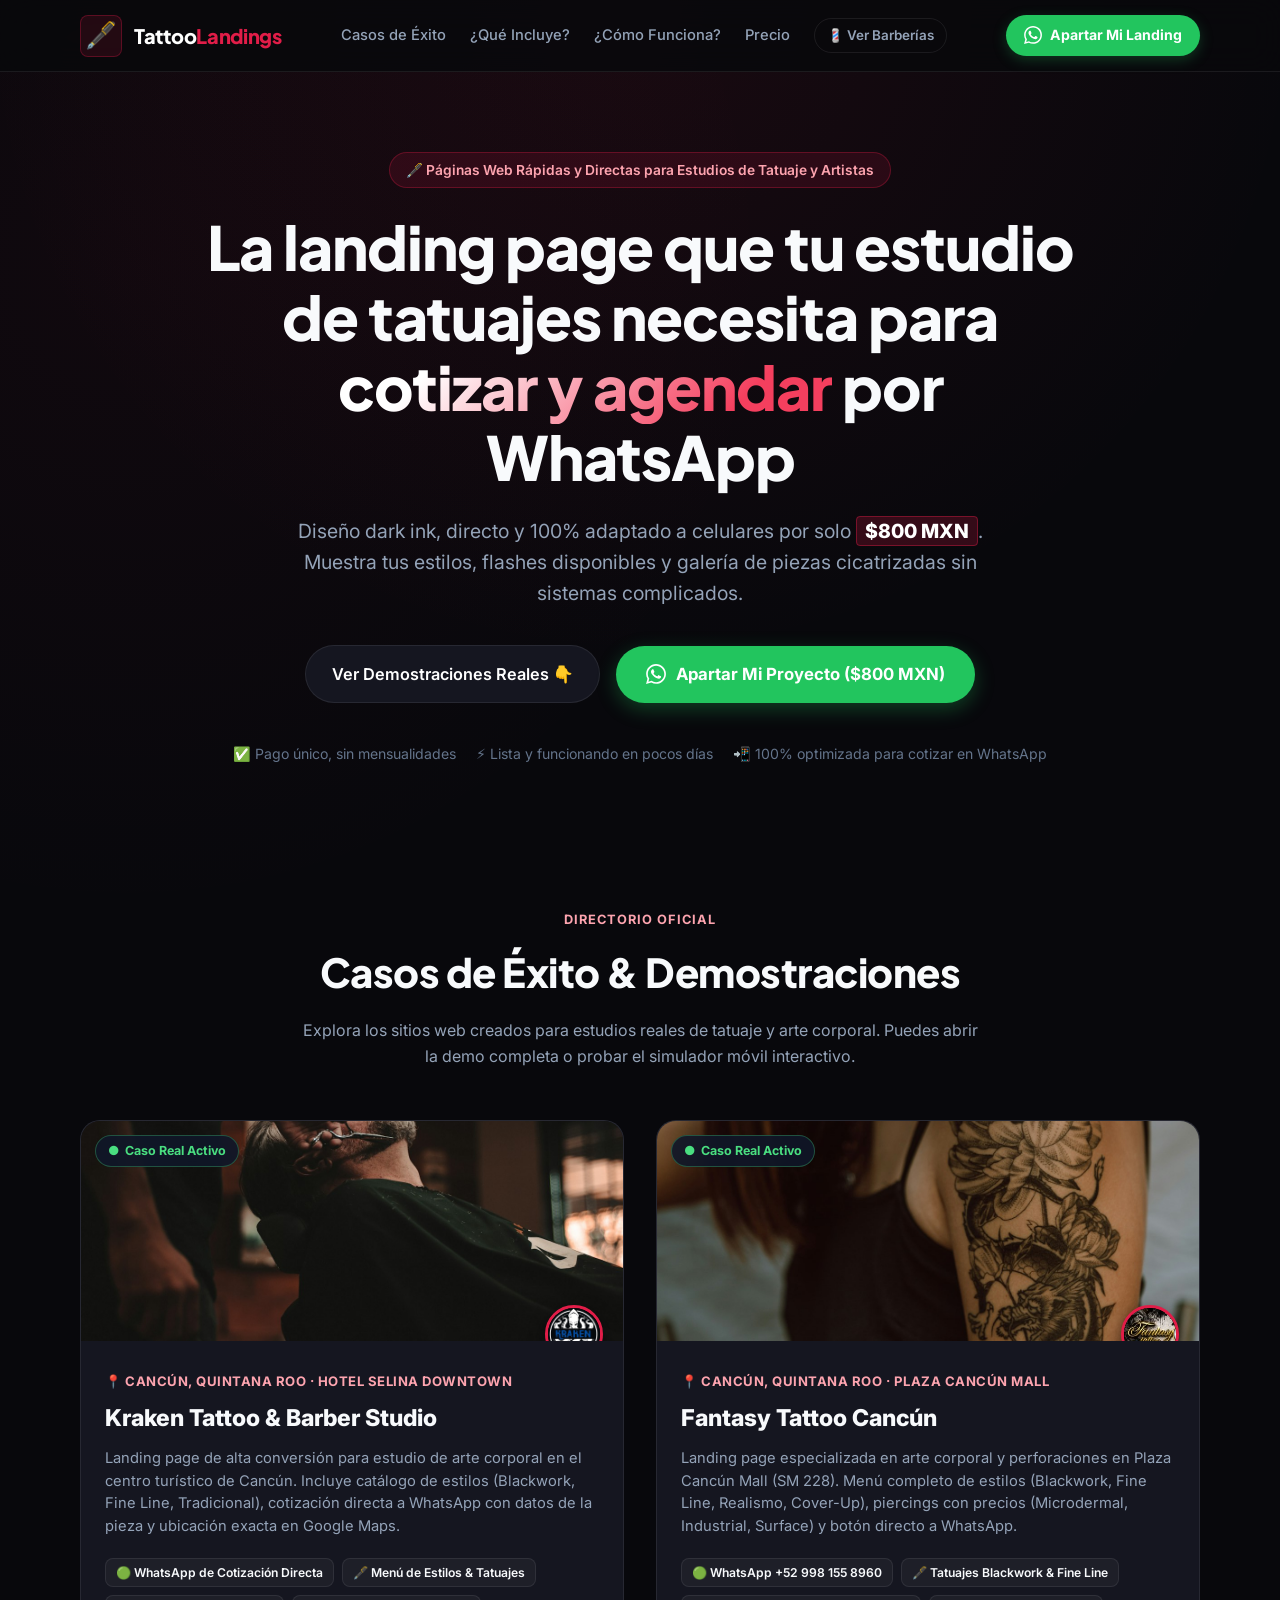
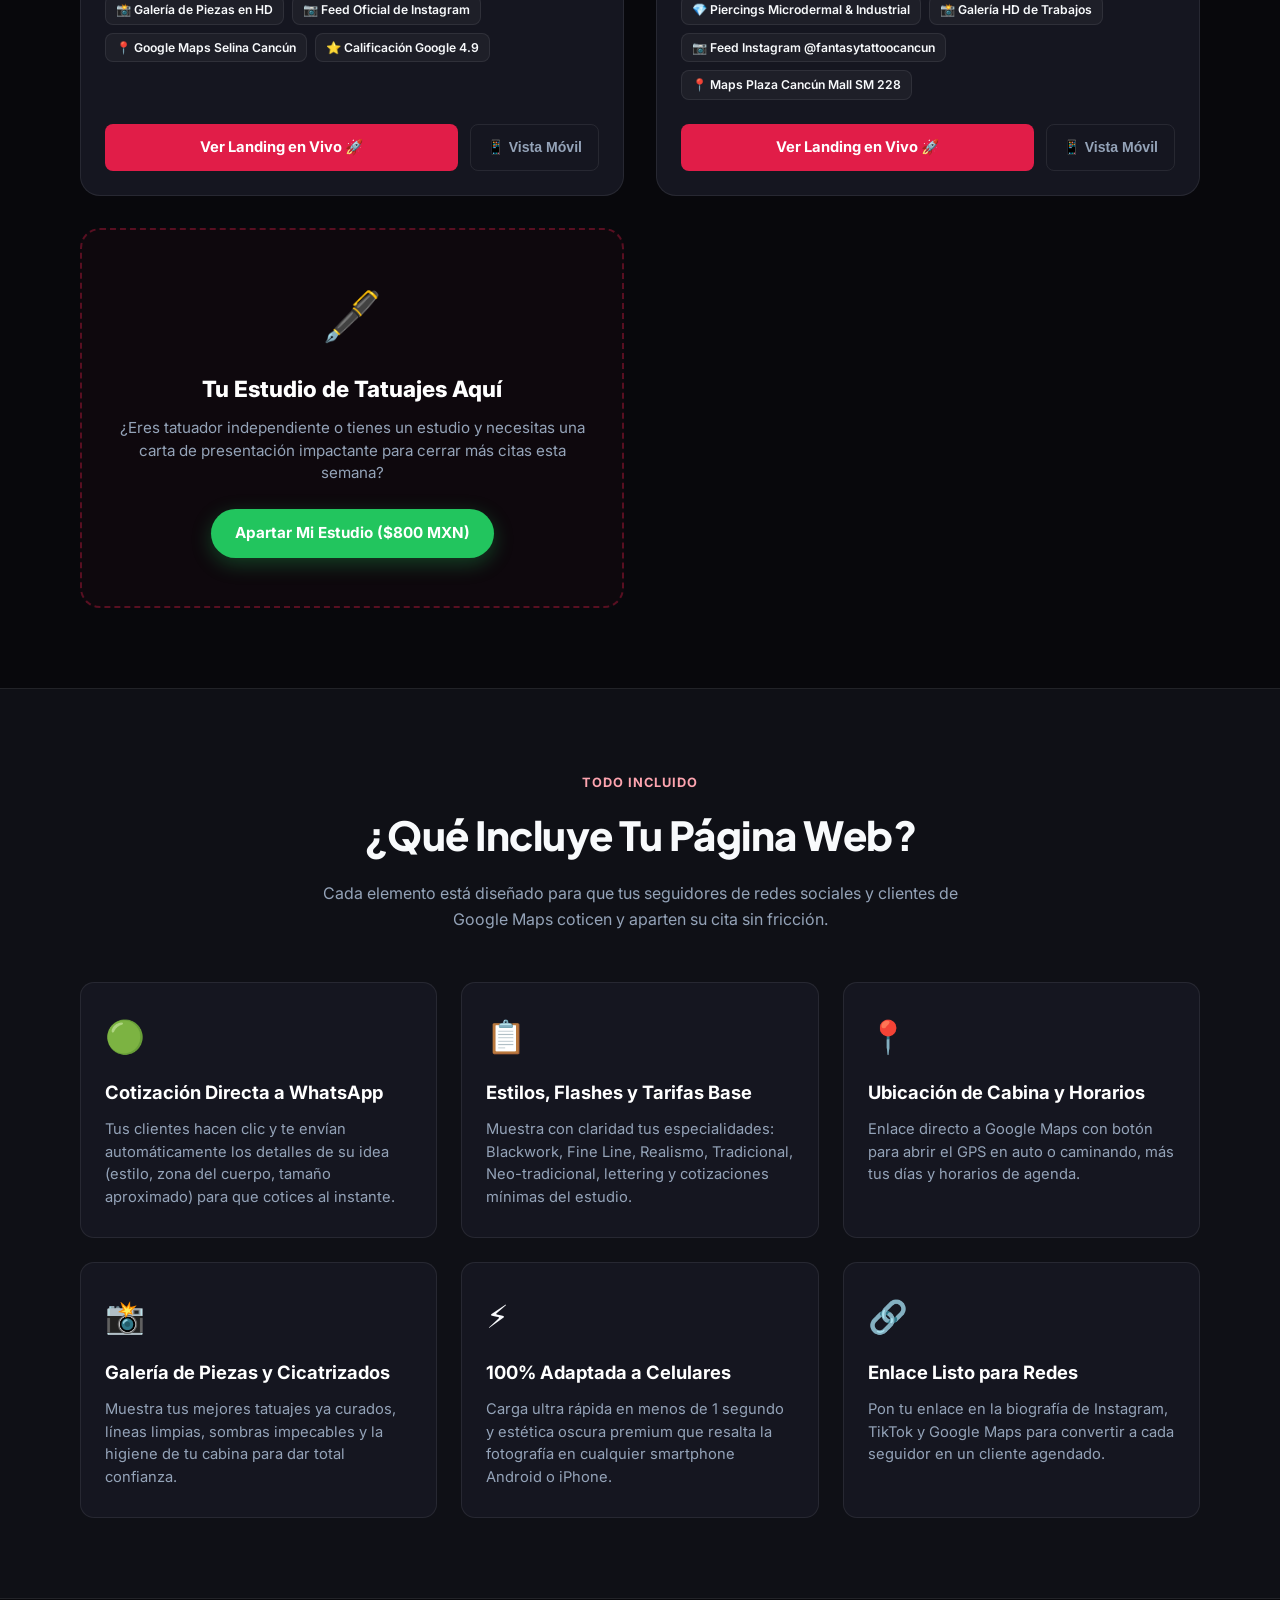
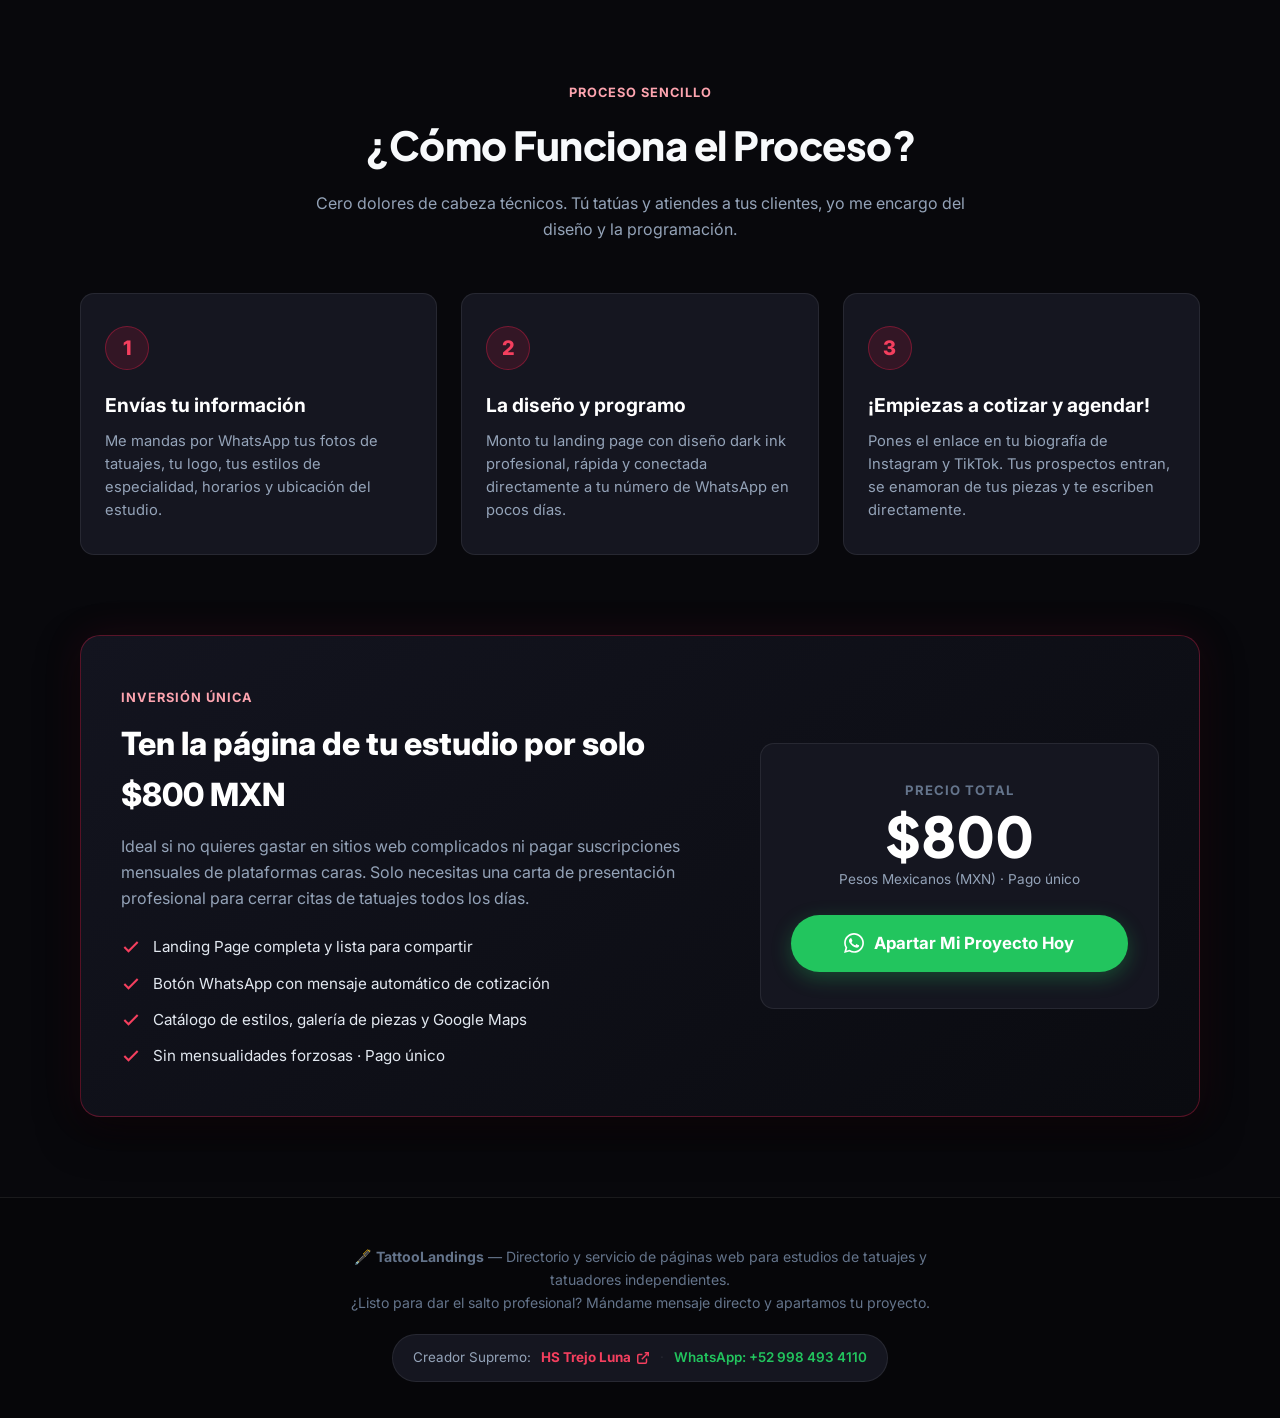
==== commit b048fc43: "feat: add Fantasy Tattoo Cancun showcase landing and directory card" ====
--- a/tatuajes/index.html
+++ b/tatuajes/index.html
@@ -156,7 +156,48 @@
           </div>
         </article>
 
-        <!-- Placeholder Card 2: Upcoming Slot -->
+        <!-- Showcase Card 2: Fantasy Tattoo Cancún -->
+        <article class="showcase-card">
+          <div class="showcase-preview-wrap">
+            <img src="../sitios/fantasytattoo/assets/hero-tattoo.jpg" alt="Fantasy Tattoo Cancún Mall" class="showcase-preview-img">
+            <div class="showcase-status-badge">
+              <span>●</span> Caso Real Activo
+            </div>
+            <div class="showcase-logo-stamp">
+              <img src="../sitios/fantasytattoo/assets/logo.jpg" alt="Logo Fantasy Tattoo Cancún" class="showcase-logo-img">
+            </div>
+          </div>
+
+          <div class="showcase-body">
+            <div class="showcase-meta">
+              <span>📍 Cancún, Quintana Roo · Plaza Cancún Mall</span>
+            </div>
+            <h3 class="showcase-title">Fantasy Tattoo Cancún</h3>
+            <p class="showcase-desc">
+              Landing page especializada en arte corporal y perforaciones en Plaza Cancún Mall (SM 228). Menú completo de estilos (Blackwork, Fine Line, Realismo, Cover-Up), piercings con precios (Microdermal, Industrial, Surface) y botón directo a WhatsApp.
+            </p>
+
+            <div class="showcase-features-list">
+              <span class="feature-tag">🟢 WhatsApp +52 998 155 8960</span>
+              <span class="feature-tag">🖋️ Tatuajes Blackwork & Fine Line</span>
+              <span class="feature-tag">💎 Piercings Microdermal & Industrial</span>
+              <span class="feature-tag">📸 Galería HD de Trabajos</span>
+              <span class="feature-tag">📷 Feed Instagram @fantasytattoocancun</span>
+              <span class="feature-tag">📍 Maps Plaza Cancún Mall SM 228</span>
+            </div>
+
+            <div class="showcase-actions">
+              <a href="../sitios/fantasytattoo/index.html" class="btn-view-demo" target="_blank">
+                <span>Ver Landing en Vivo 🚀</span>
+              </a>
+              <button class="btn-simulate-mobile" data-demo-url="../sitios/fantasytattoo/index.html" title="Probar en simulador de teléfono">
+                <span>📱 Vista Móvil</span>
+              </button>
+            </div>
+          </div>
+        </article>
+
+        <!-- Placeholder Card 3: Upcoming Slot -->
         <article class="showcase-card placeholder">
           <div class="placeholder-icon">🖋️</div>
           <h4>Tu Estudio de Tatuajes Aquí</h4>
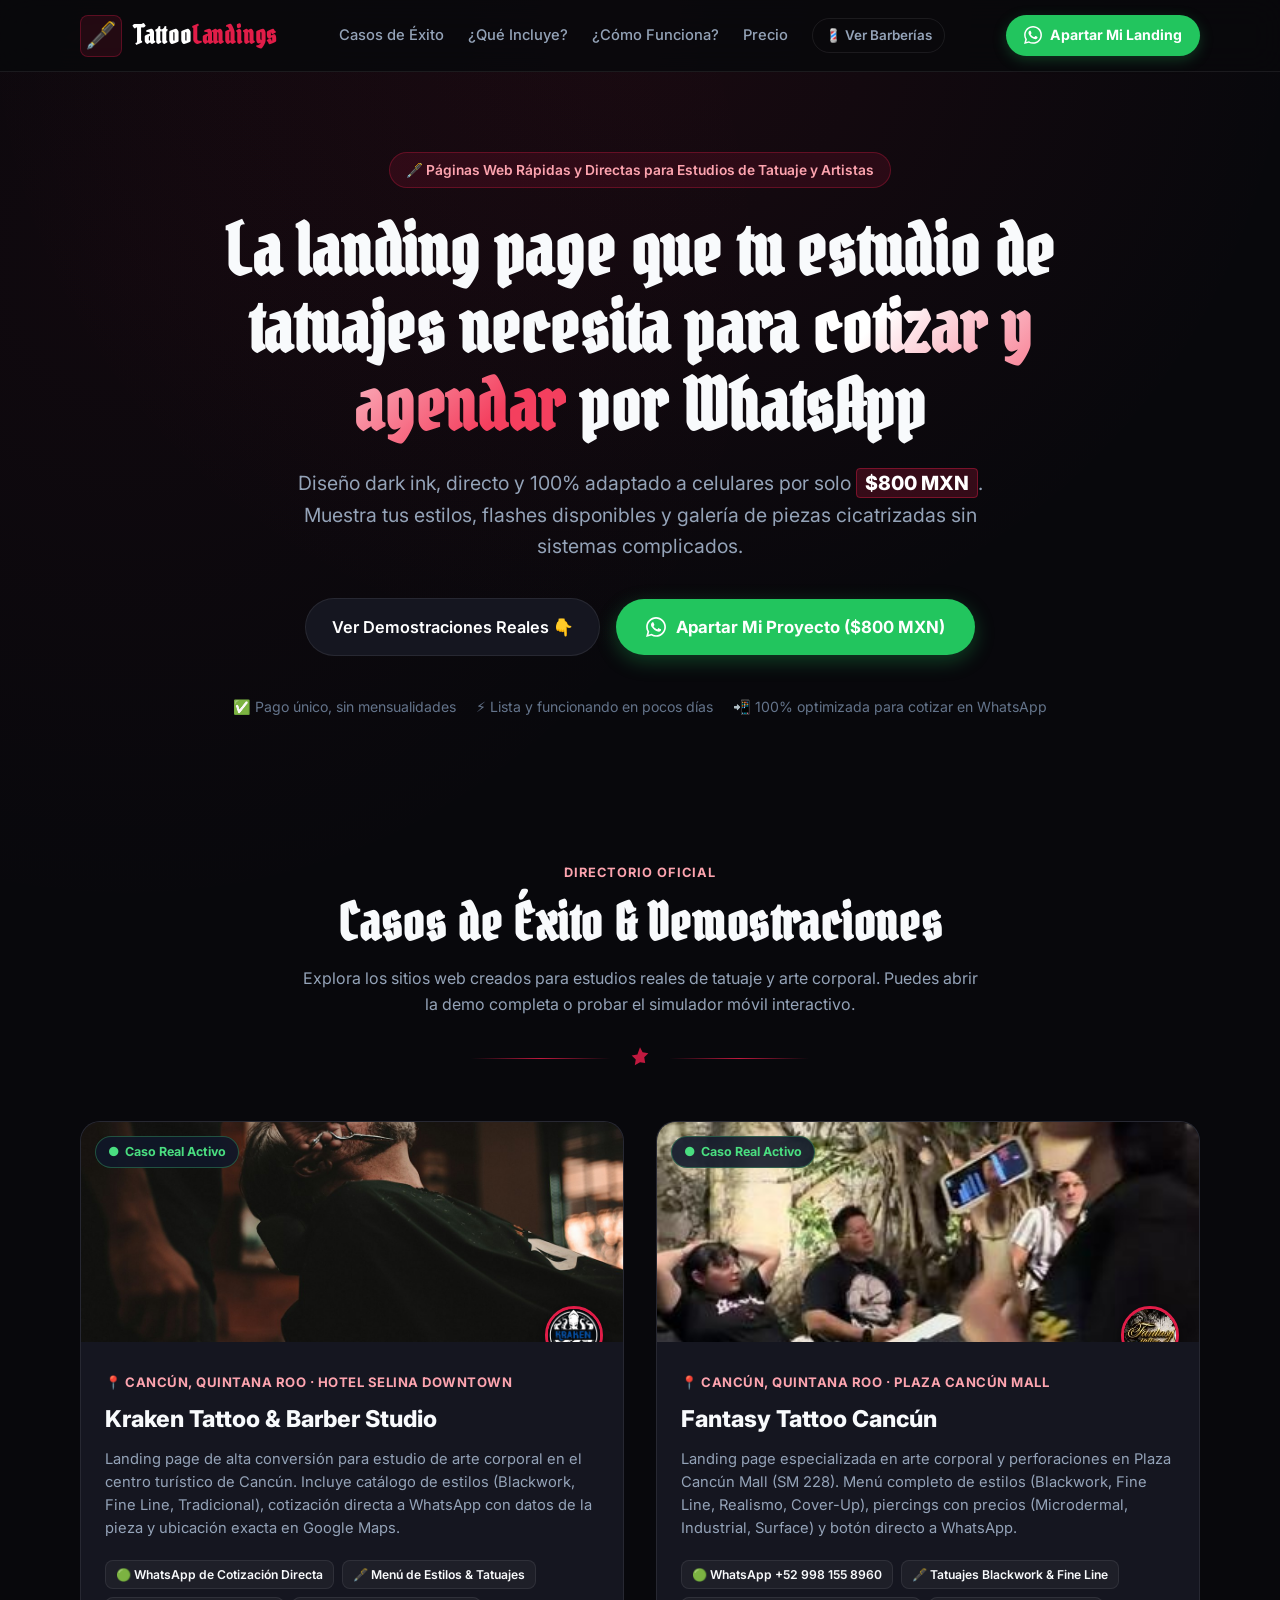
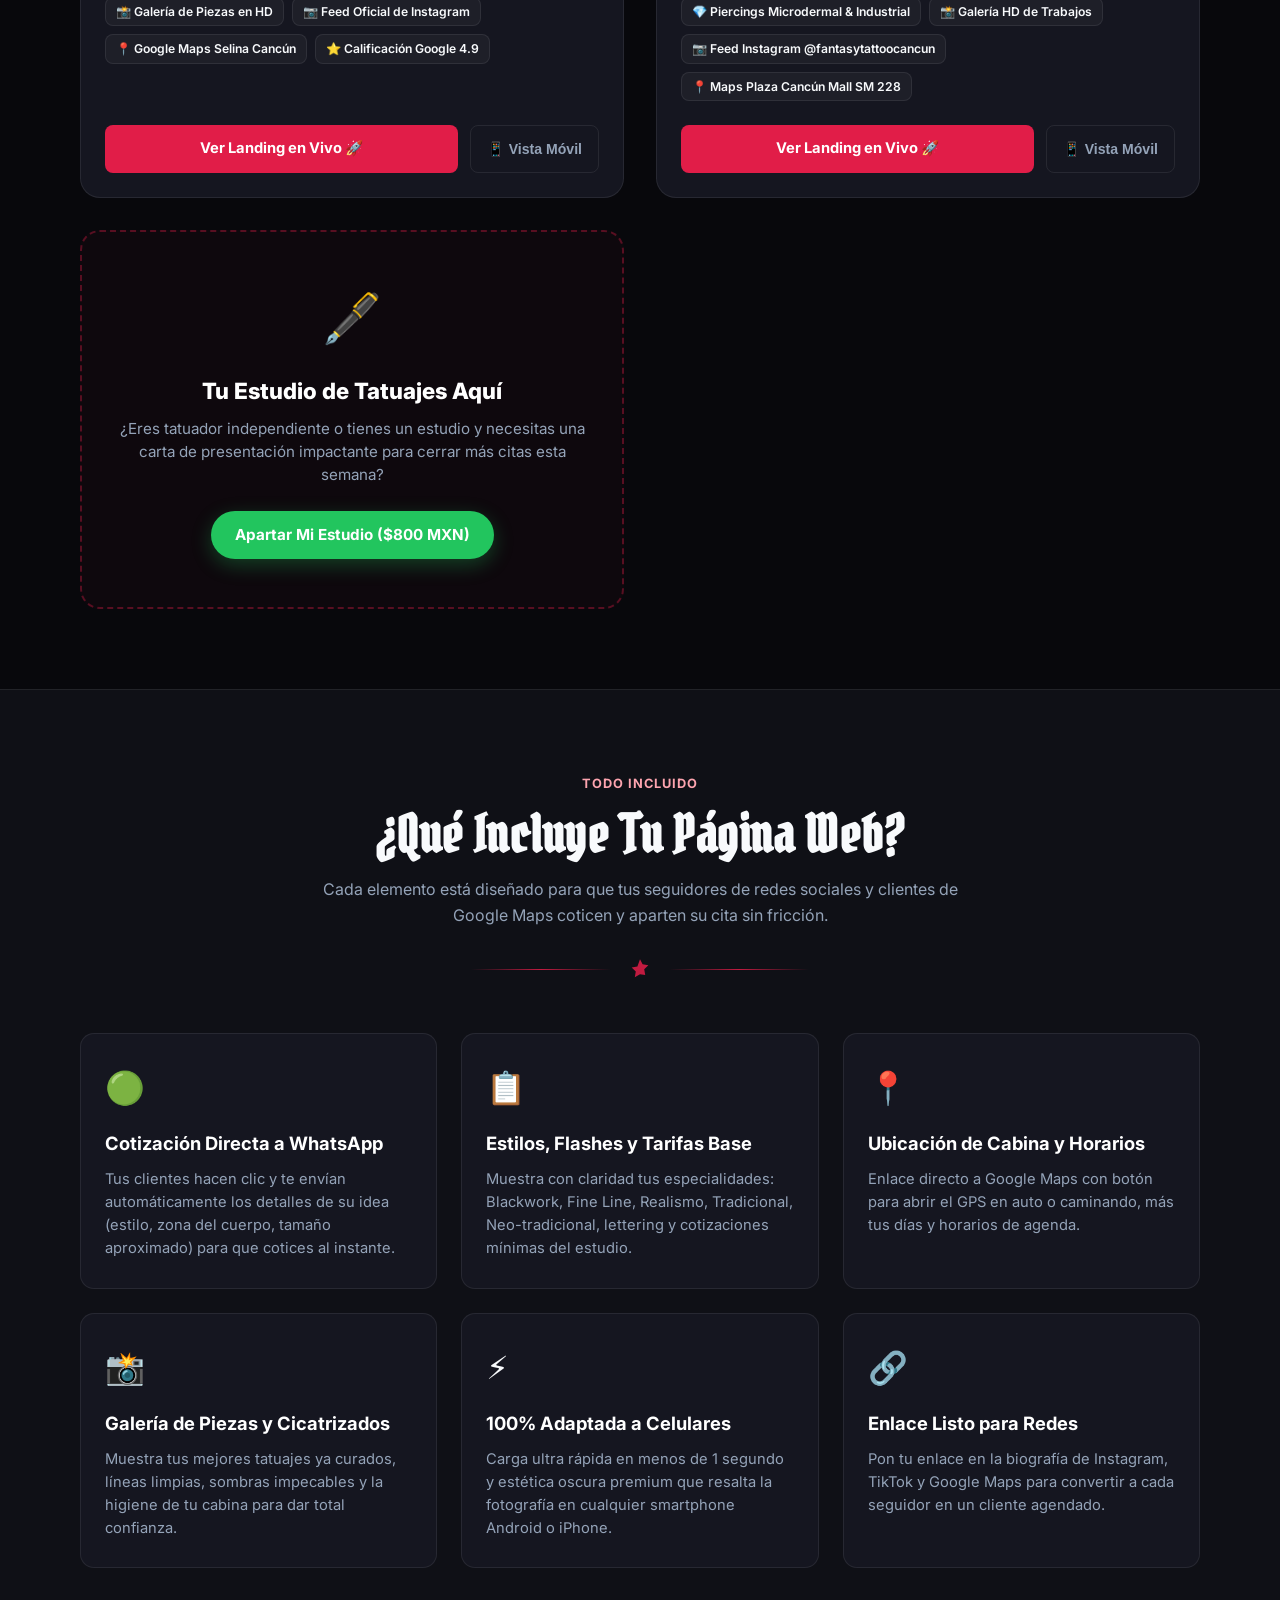
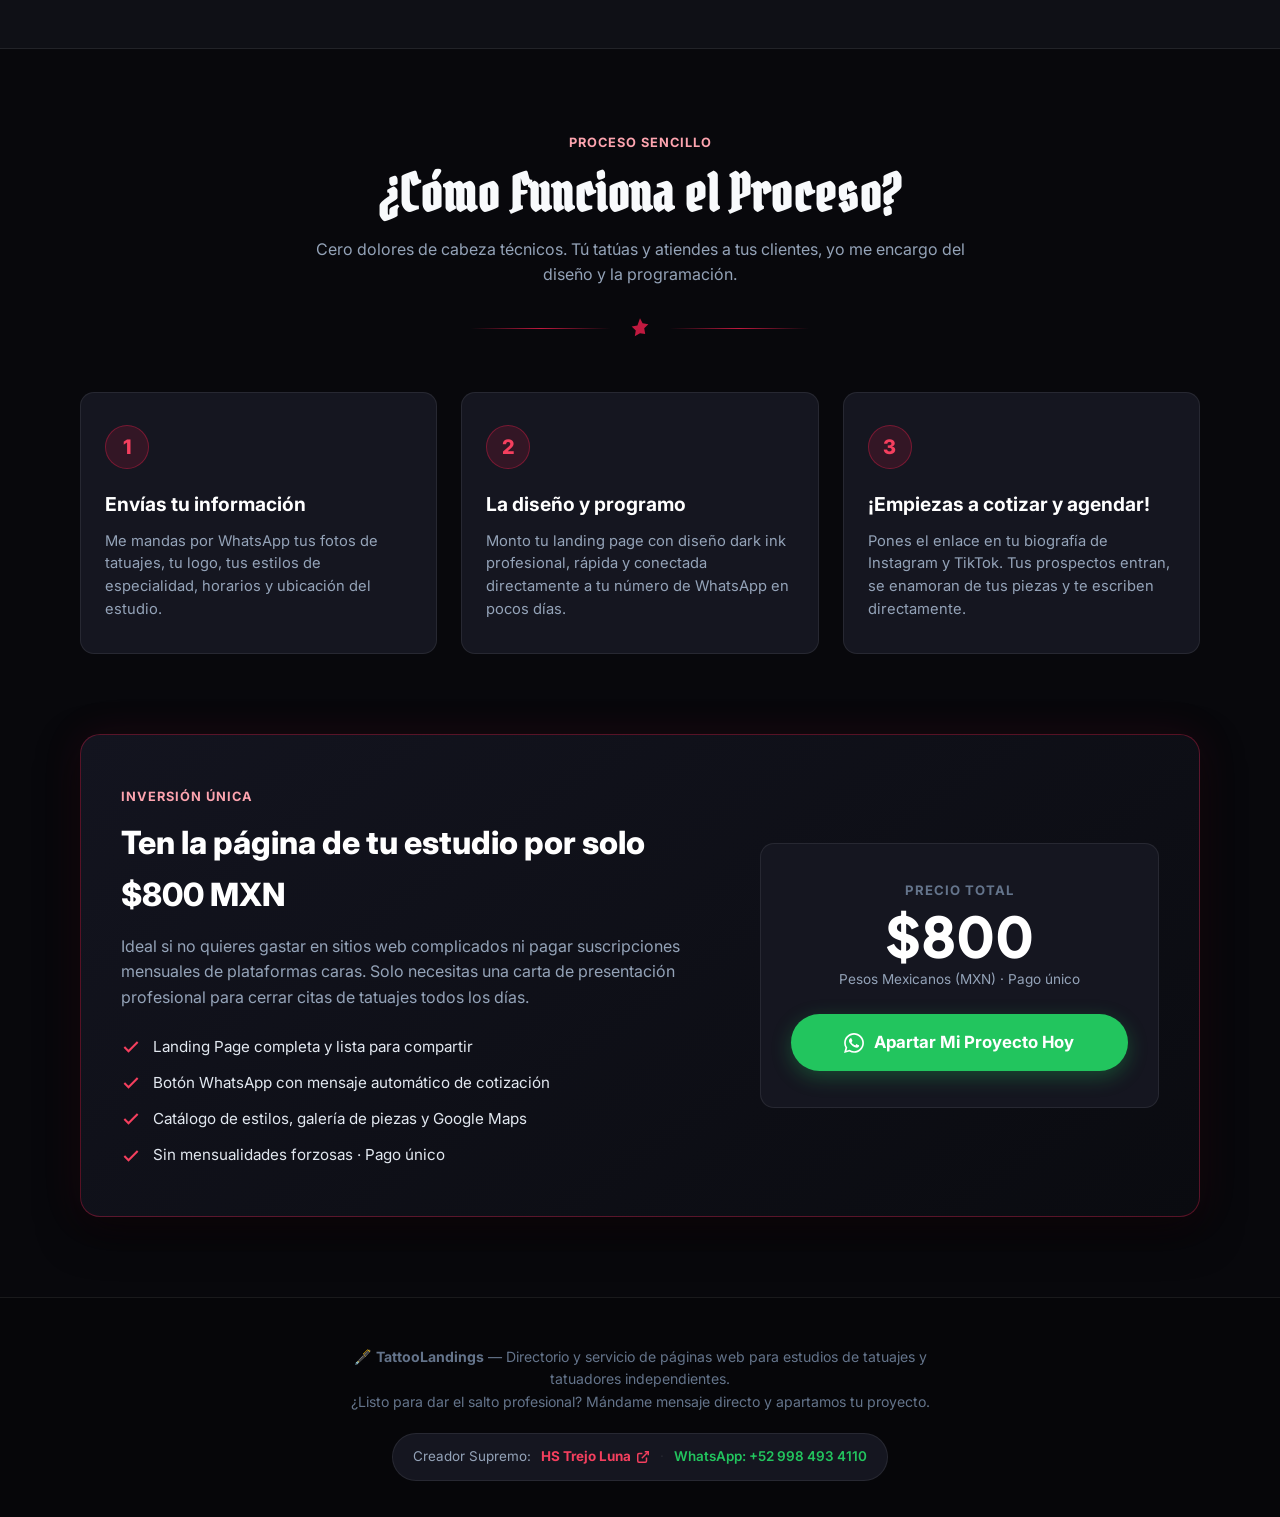
==== commit 6b83f048: "feat(ui): add gothic tattoo typography, tattoo machine SVGs, dividers and needle buzz animations" ====
--- a/tatuajes/index.html
+++ b/tatuajes/index.html
@@ -35,7 +35,7 @@
   <!-- Google Fonts -->
   <link rel="preconnect" href="https://fonts.googleapis.com">
   <link rel="preconnect" href="https://fonts.gstatic.com" crossorigin>
-  <link href="https://fonts.googleapis.com/css2?family=Inter:wght@400;500;600;700;800&family=Plus+Jakarta+Sans:wght@700;800&display=swap" rel="stylesheet">
+  <link href="https://fonts.googleapis.com/css2?family=Cinzel+Decorative:wght@700;900&family=Pirata+One&family=Inter:wght@400;500;600;700;800&family=Plus+Jakarta+Sans:wght@700;800&display=swap" rel="stylesheet">
 
   <link rel="stylesheet" href="css/style.css">
 </head>
@@ -112,6 +112,13 @@
         <p class="section-subtext">
           Explora los sitios web creados para estudios reales de tatuaje y arte corporal. Puedes abrir la demo completa o probar el simulador móvil interactivo.
         </p>
+        <div class="tattoo-divider">
+          <span class="tattoo-divider-line"></span>
+          <svg class="tattoo-divider-icon" viewBox="0 0 24 24" fill="currentColor">
+            <path d="M12 2l2.4 4.8 5.3.8-3.8 3.7.9 5.3L12 16l-4.8 2.6.9-5.3-3.8-3.7 5.3-.8L12 2z"/>
+          </svg>
+          <span class="tattoo-divider-line"></span>
+        </div>
       </div>
 
       <div class="showcase-grid">
@@ -221,6 +228,13 @@
         <p class="section-subtext">
           Cada elemento está diseñado para que tus seguidores de redes sociales y clientes de Google Maps coticen y aparten su cita sin fricción.
         </p>
+        <div class="tattoo-divider">
+          <span class="tattoo-divider-line"></span>
+          <svg class="tattoo-divider-icon" viewBox="0 0 24 24" fill="currentColor">
+            <path d="M12 2l2.4 4.8 5.3.8-3.8 3.7.9 5.3L12 16l-4.8 2.6.9-5.3-3.8-3.7 5.3-.8L12 2z"/>
+          </svg>
+          <span class="tattoo-divider-line"></span>
+        </div>
       </div>
 
       <div class="features-grid-5">
@@ -272,6 +286,13 @@
         <p class="section-subtext">
           Cero dolores de cabeza técnicos. Tú tatúas y atiendes a tus clientes, yo me encargo del diseño y la programación.
         </p>
+        <div class="tattoo-divider">
+          <span class="tattoo-divider-line"></span>
+          <svg class="tattoo-divider-icon" viewBox="0 0 24 24" fill="currentColor">
+            <path d="M12 2l2.4 4.8 5.3.8-3.8 3.7.9 5.3L12 16l-4.8 2.6.9-5.3-3.8-3.7 5.3-.8L12 2z"/>
+          </svg>
+          <span class="tattoo-divider-line"></span>
+        </div>
       </div>
 
       <div class="steps-row">
--- a/tatuajes/css/style.css
+++ b/tatuajes/css/style.css
@@ -24,6 +24,8 @@
 
   --font-heading: 'Plus Jakarta Sans', system-ui, -apple-system, sans-serif;
   --font-body: 'Inter', system-ui, -apple-system, sans-serif;
+  --font-tattoo: 'Pirata One', 'Cinzel Decorative', serif;
+  --font-display: 'Cinzel Decorative', serif;
 
   --radius-sm: 8px;
   --radius-md: 14px;
@@ -31,6 +33,64 @@
   --radius-pill: 9999px;
 
   --container-max: 1160px;
+}
+
+/* ==========================================================================
+   Tattoo Animations & Visual Effects
+   ========================================================================== */
+@keyframes needle-buzz {
+  0% { transform: translate(0, 0) rotate(0deg); }
+  20% { transform: translate(-1px, 1px) rotate(-1.5deg); }
+  40% { transform: translate(1px, -1px) rotate(1deg); }
+  60% { transform: translate(-1px, -1px) rotate(-1deg); }
+  80% { transform: translate(1px, 1px) rotate(1.5deg); }
+  100% { transform: translate(0, 0) rotate(0deg); }
+}
+
+@keyframes ink-pulse {
+  0%, 100% {
+    opacity: 0.6;
+    transform: scale(1);
+    filter: drop-shadow(0 0 15px rgba(225, 29, 72, 0.4));
+  }
+  50% {
+    opacity: 0.95;
+    transform: scale(1.06);
+    filter: drop-shadow(0 0 25px rgba(244, 63, 94, 0.75));
+  }
+}
+
+.tattoo-divider {
+  display: flex;
+  align-items: center;
+  justify-content: center;
+  gap: 16px;
+  margin: 28px auto 0;
+  color: var(--accent-red);
+  opacity: 0.85;
+}
+
+.tattoo-divider-line {
+  flex: 1;
+  max-width: 140px;
+  height: 1px;
+  background: linear-gradient(90deg, transparent, var(--accent-red), transparent);
+}
+
+.tattoo-divider-icon {
+  width: 26px;
+  height: 26px;
+  animation: ink-pulse 3s infinite ease-in-out;
+}
+
+.tattoo-machine-svg {
+  transition: transform 0.2s ease;
+}
+
+.btn-hero-cta:hover .tattoo-machine-svg,
+.btn-nav-order:hover .tattoo-machine-svg,
+.btn-view-demo:hover .tattoo-machine-svg {
+  animation: needle-buzz 0.15s infinite linear;
 }
 
 *, *::before, *::after {
@@ -117,10 +177,10 @@
 }
 
 .nav-brand-title {
-  font-family: var(--font-heading);
-  font-size: 1.25rem;
-  font-weight: 800;
-  letter-spacing: -0.3px;
+  font-family: var(--font-tattoo);
+  font-size: 1.55rem;
+  font-weight: 700;
+  letter-spacing: 0.8px;
   color: #fff;
 }
 
@@ -213,12 +273,12 @@
 }
 
 .hub-hero-title {
-  font-family: var(--font-heading);
-  font-size: clamp(2.3rem, 5.2vw, 3.8rem);
-  font-weight: 800;
-  line-height: 1.15;
-  letter-spacing: -1px;
-  max-width: 900px;
+  font-family: var(--font-tattoo);
+  font-size: clamp(2.8rem, 6.2vw, 4.4rem);
+  font-weight: 700;
+  line-height: 1.1;
+  letter-spacing: 0.8px;
+  max-width: 920px;
   margin: 0 auto 24px;
 }
 
@@ -330,10 +390,11 @@
 }
 
 .section-headline {
-  font-family: var(--font-heading);
-  font-size: clamp(1.8rem, 3.5vw, 2.5rem);
-  font-weight: 800;
-  letter-spacing: -0.5px;
+  font-family: var(--font-tattoo);
+  font-size: clamp(2.2rem, 4.2vw, 3.2rem);
+  font-weight: 700;
+  letter-spacing: 0.6px;
+  line-height: 1.15;
   margin-bottom: 14px;
 }
 
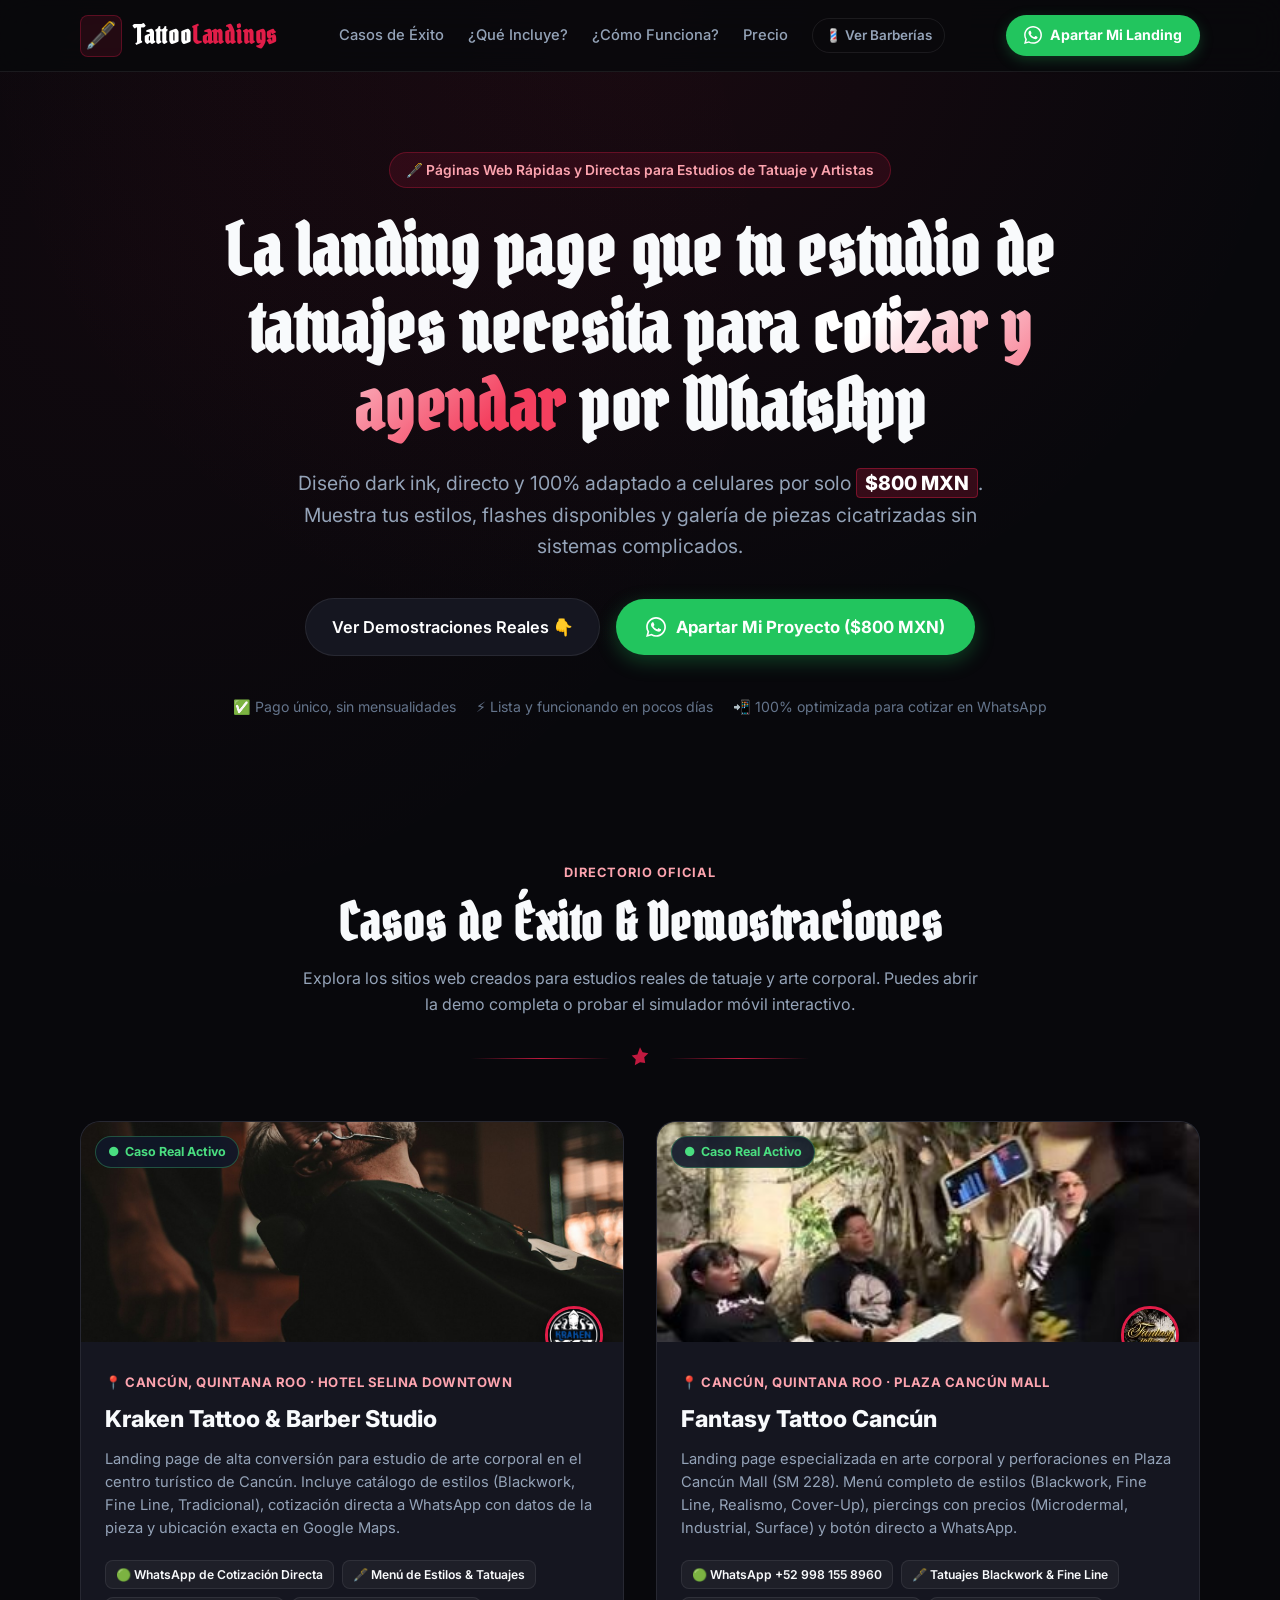
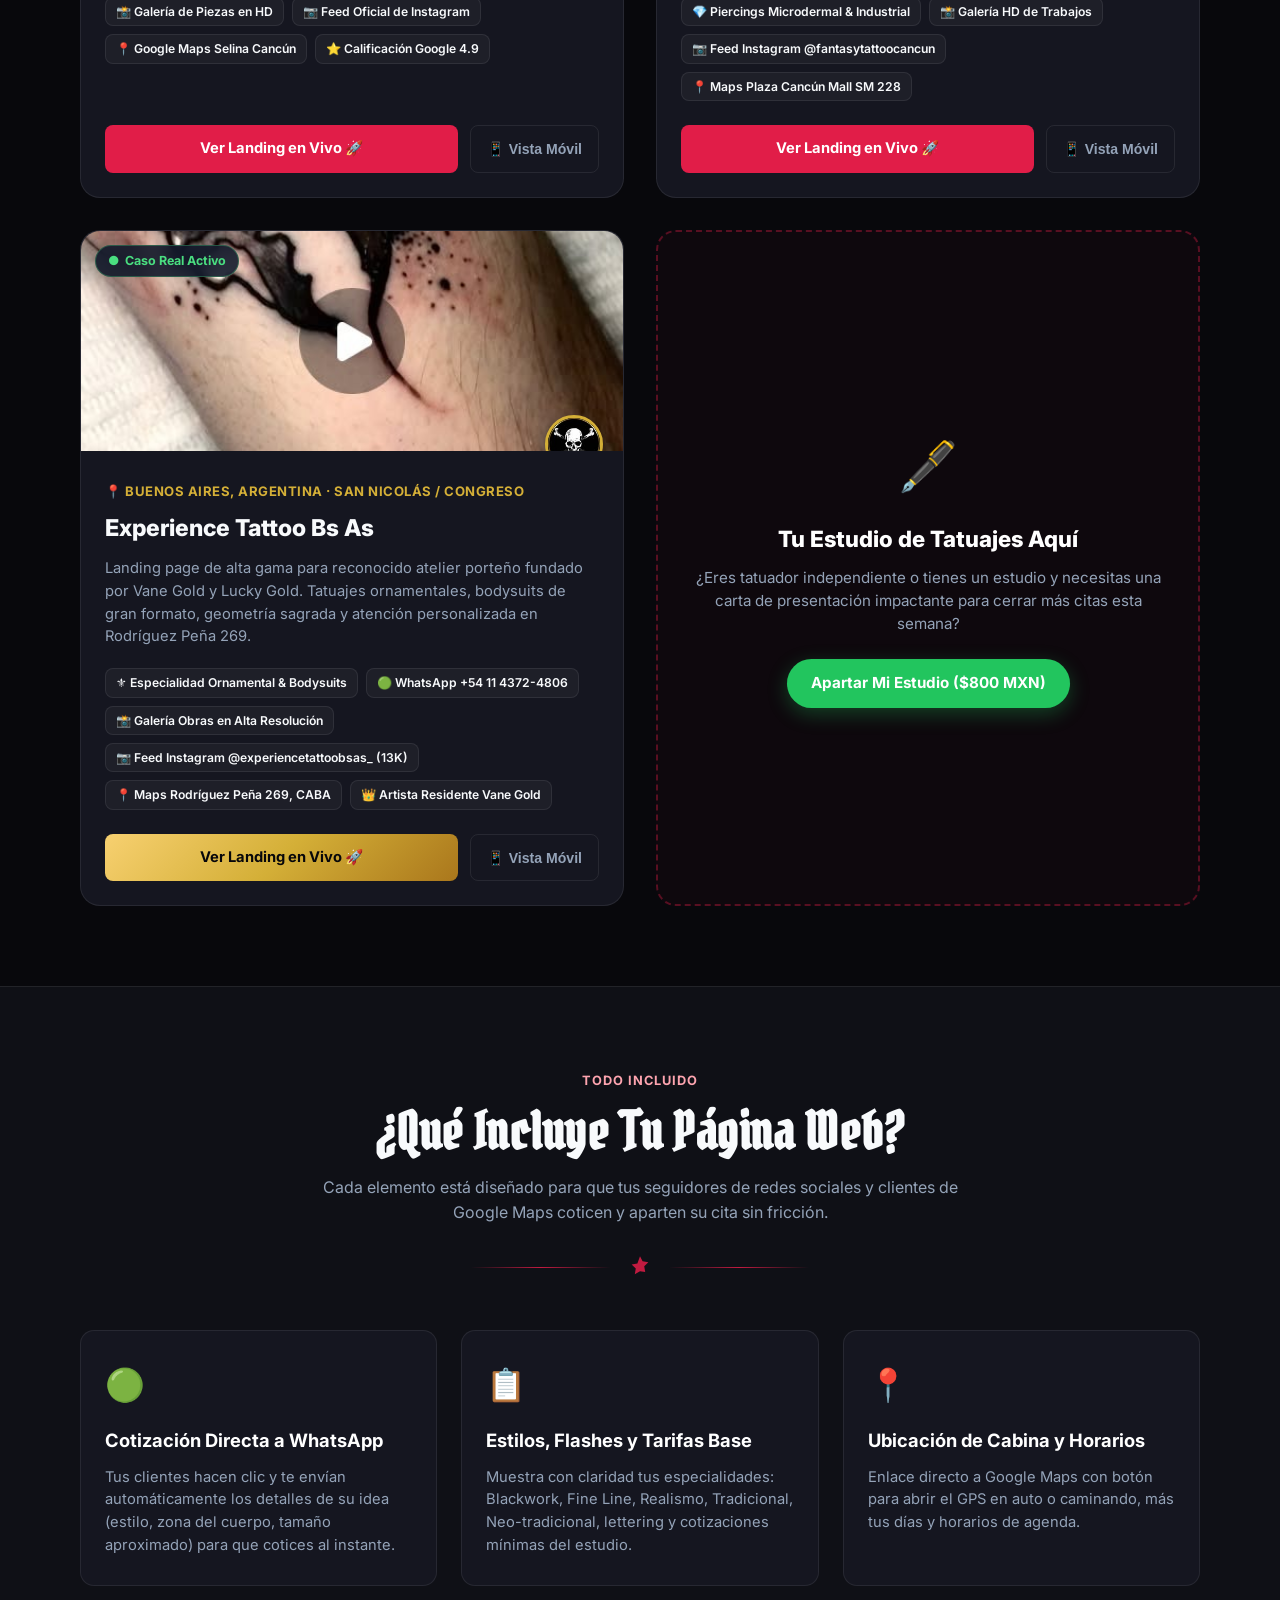
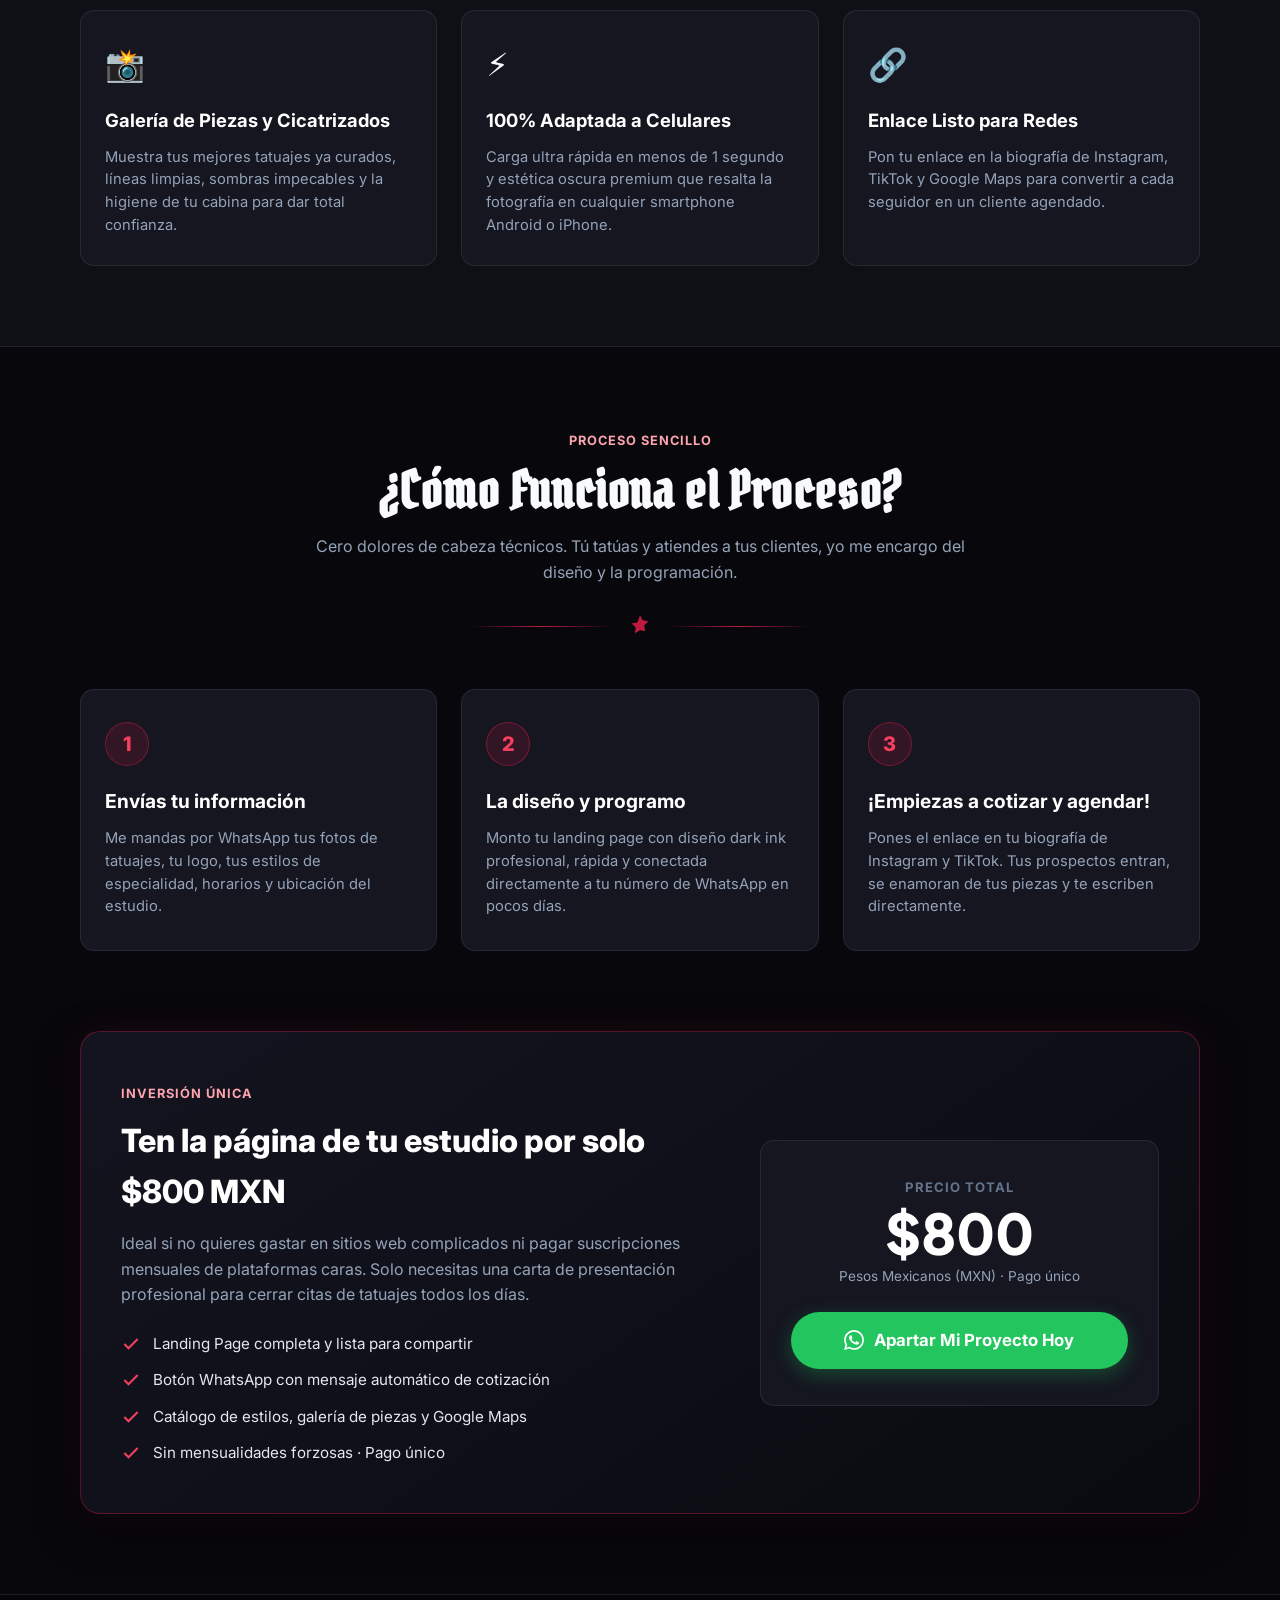
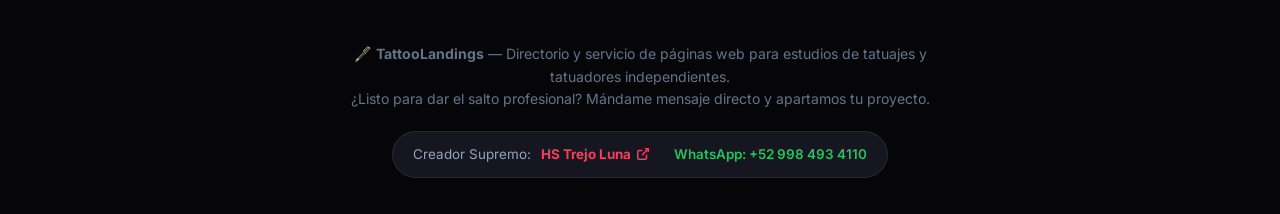
==== commit 06788607: "feat: add Experience Tattoo Bs As showcase landing with antique gold editorial theme" ====
--- a/tatuajes/index.html
+++ b/tatuajes/index.html
@@ -204,7 +204,48 @@
           </div>
         </article>
 
-        <!-- Placeholder Card 3: Upcoming Slot -->
+        <!-- Showcase Card 3: Experience Tattoo Bs As -->
+        <article class="showcase-card">
+          <div class="showcase-preview-wrap">
+            <img src="../sitios/experiencetattoo/assets/hero-tattoo.jpg" alt="Experience Tattoo Bs As" class="showcase-preview-img">
+            <div class="showcase-status-badge">
+              <span>●</span> Caso Real Activo
+            </div>
+            <div class="showcase-logo-stamp" style="border-color: #d4af37;">
+              <img src="../sitios/experiencetattoo/assets/logo.jpg" alt="Logo Experience Tattoo Bs As" class="showcase-logo-img">
+            </div>
+          </div>
+
+          <div class="showcase-body">
+            <div class="showcase-meta" style="color: #d4af37;">
+              <span>📍 Buenos Aires, Argentina · San Nicolás / Congreso</span>
+            </div>
+            <h3 class="showcase-title">Experience Tattoo Bs As</h3>
+            <p class="showcase-desc">
+              Landing page de alta gama para reconocido atelier porteño fundado por Vane Gold y Lucky Gold. Tatuajes ornamentales, bodysuits de gran formato, geometría sagrada y atención personalizada en Rodríguez Peña 269.
+            </p>
+
+            <div class="showcase-features-list">
+              <span class="feature-tag">⚜️ Especialidad Ornamental & Bodysuits</span>
+              <span class="feature-tag">🟢 WhatsApp +54 11 4372-4806</span>
+              <span class="feature-tag">📸 Galería Obras en Alta Resolución</span>
+              <span class="feature-tag">📷 Feed Instagram @experiencetattoobsas_ (13K)</span>
+              <span class="feature-tag">📍 Maps Rodríguez Peña 269, CABA</span>
+              <span class="feature-tag">👑 Artista Residente Vane Gold</span>
+            </div>
+
+            <div class="showcase-actions">
+              <a href="../sitios/experiencetattoo/index.html" class="btn-view-demo" target="_blank" style="background: linear-gradient(135deg, #f7d070, #d4af37, #aa771c); color: #07070a;">
+                <span>Ver Landing en Vivo 🚀</span>
+              </a>
+              <button class="btn-simulate-mobile" data-demo-url="../sitios/experiencetattoo/index.html" title="Probar en simulador de teléfono">
+                <span>📱 Vista Móvil</span>
+              </button>
+            </div>
+          </div>
+        </article>
+
+        <!-- Placeholder Card 4: Upcoming Slot -->
         <article class="showcase-card placeholder">
           <div class="placeholder-icon">🖋️</div>
           <h4>Tu Estudio de Tatuajes Aquí</h4>
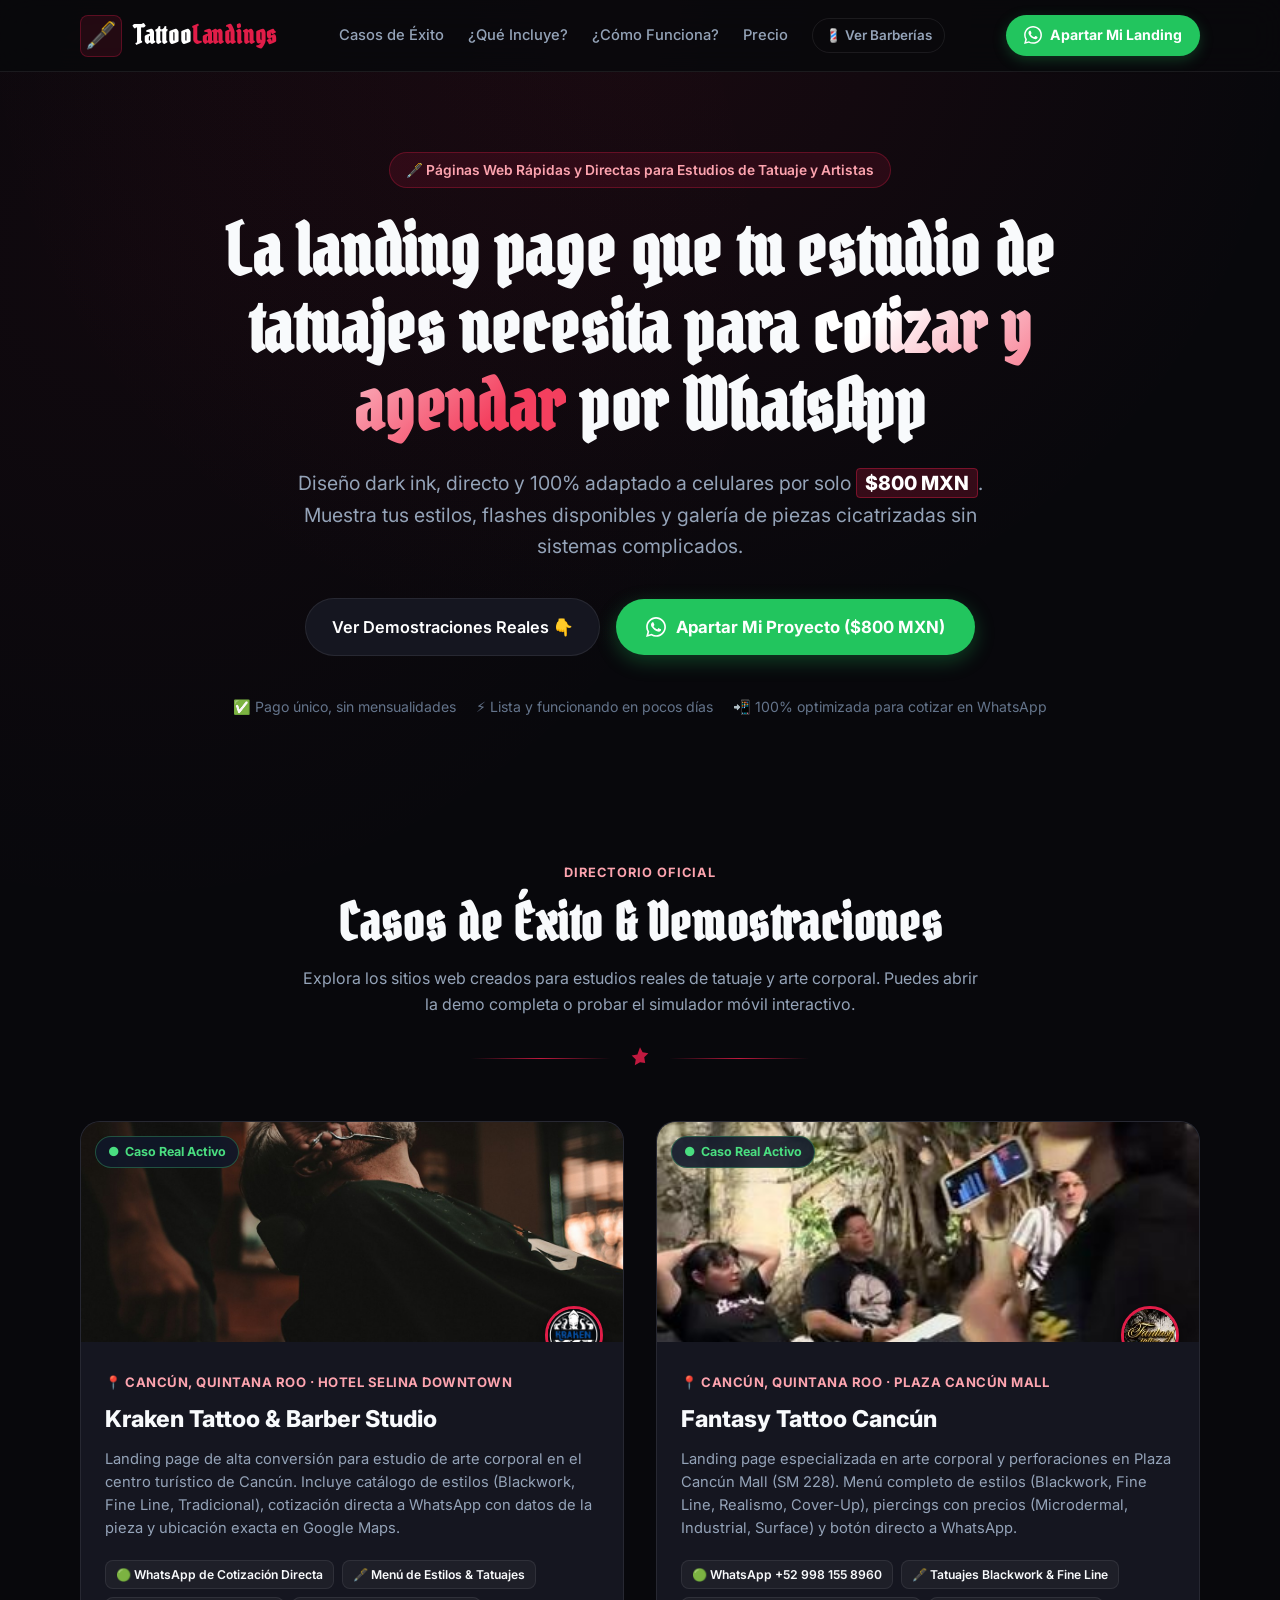
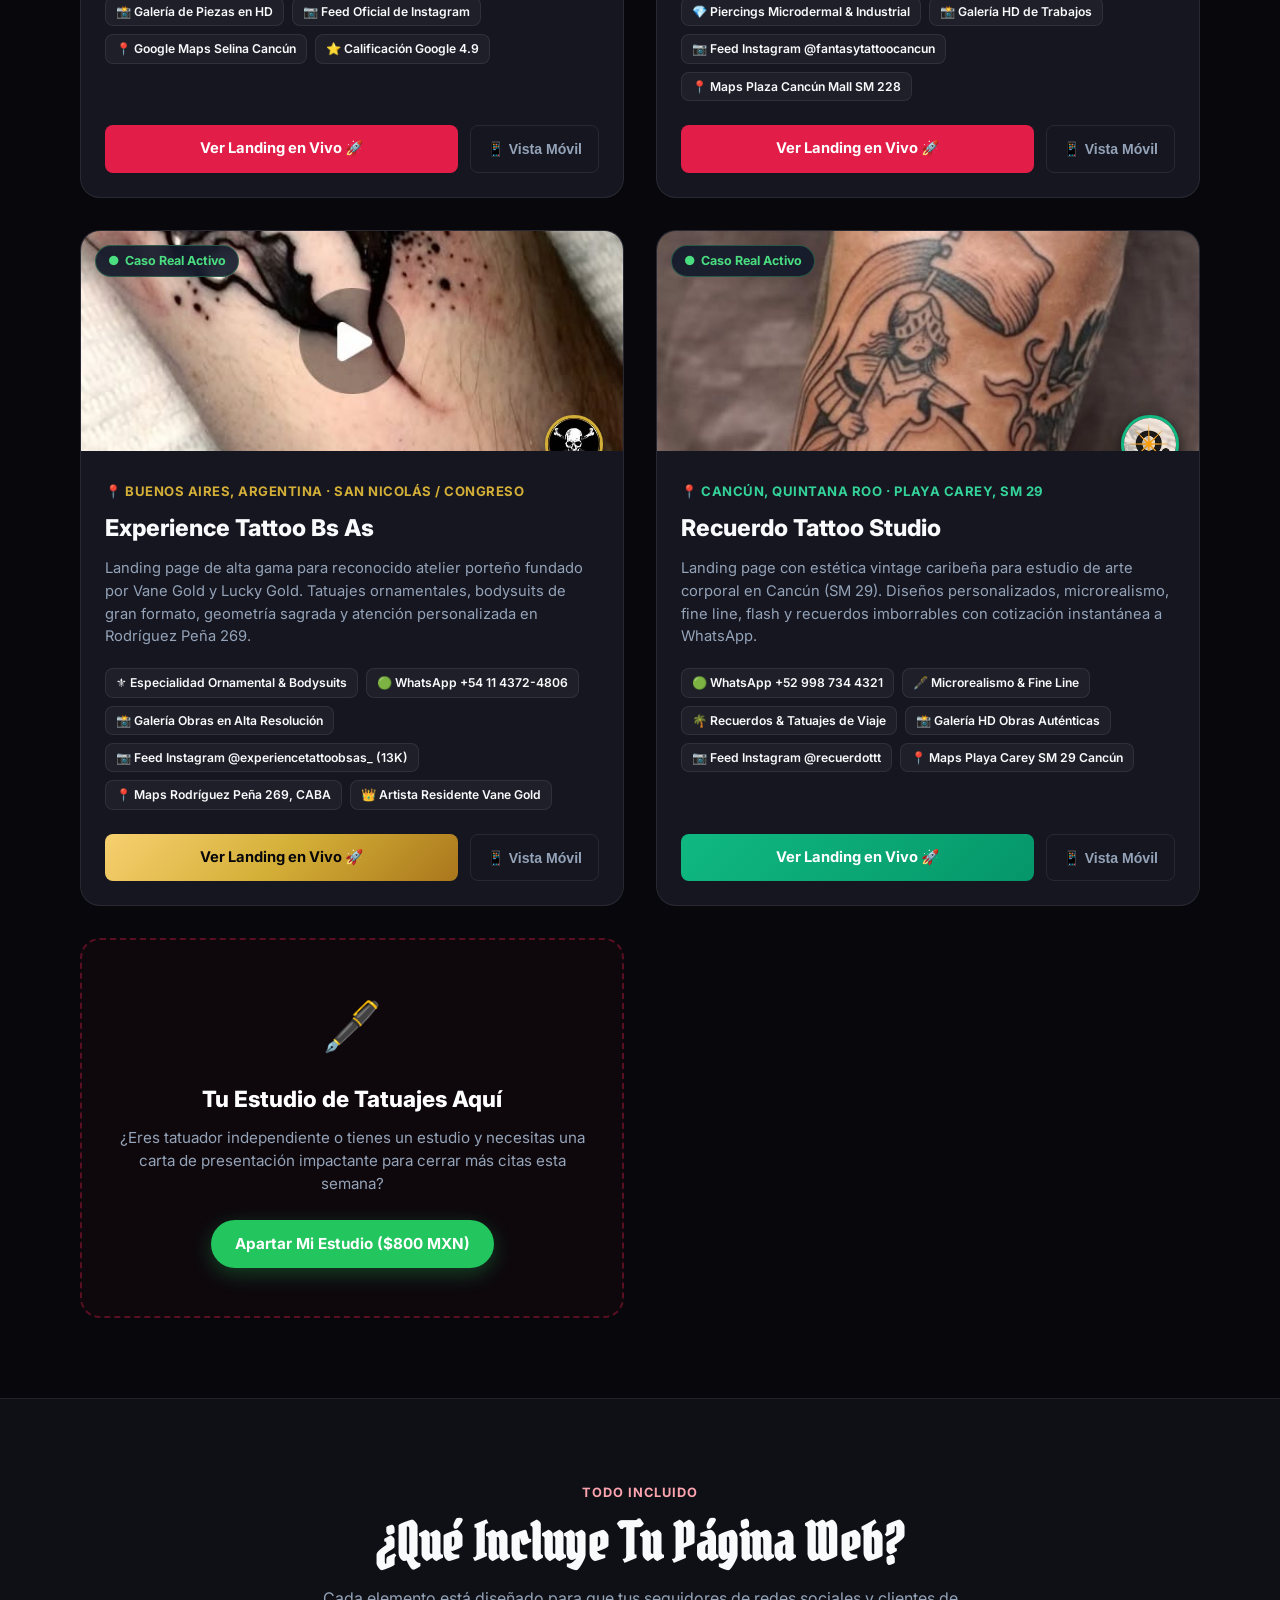
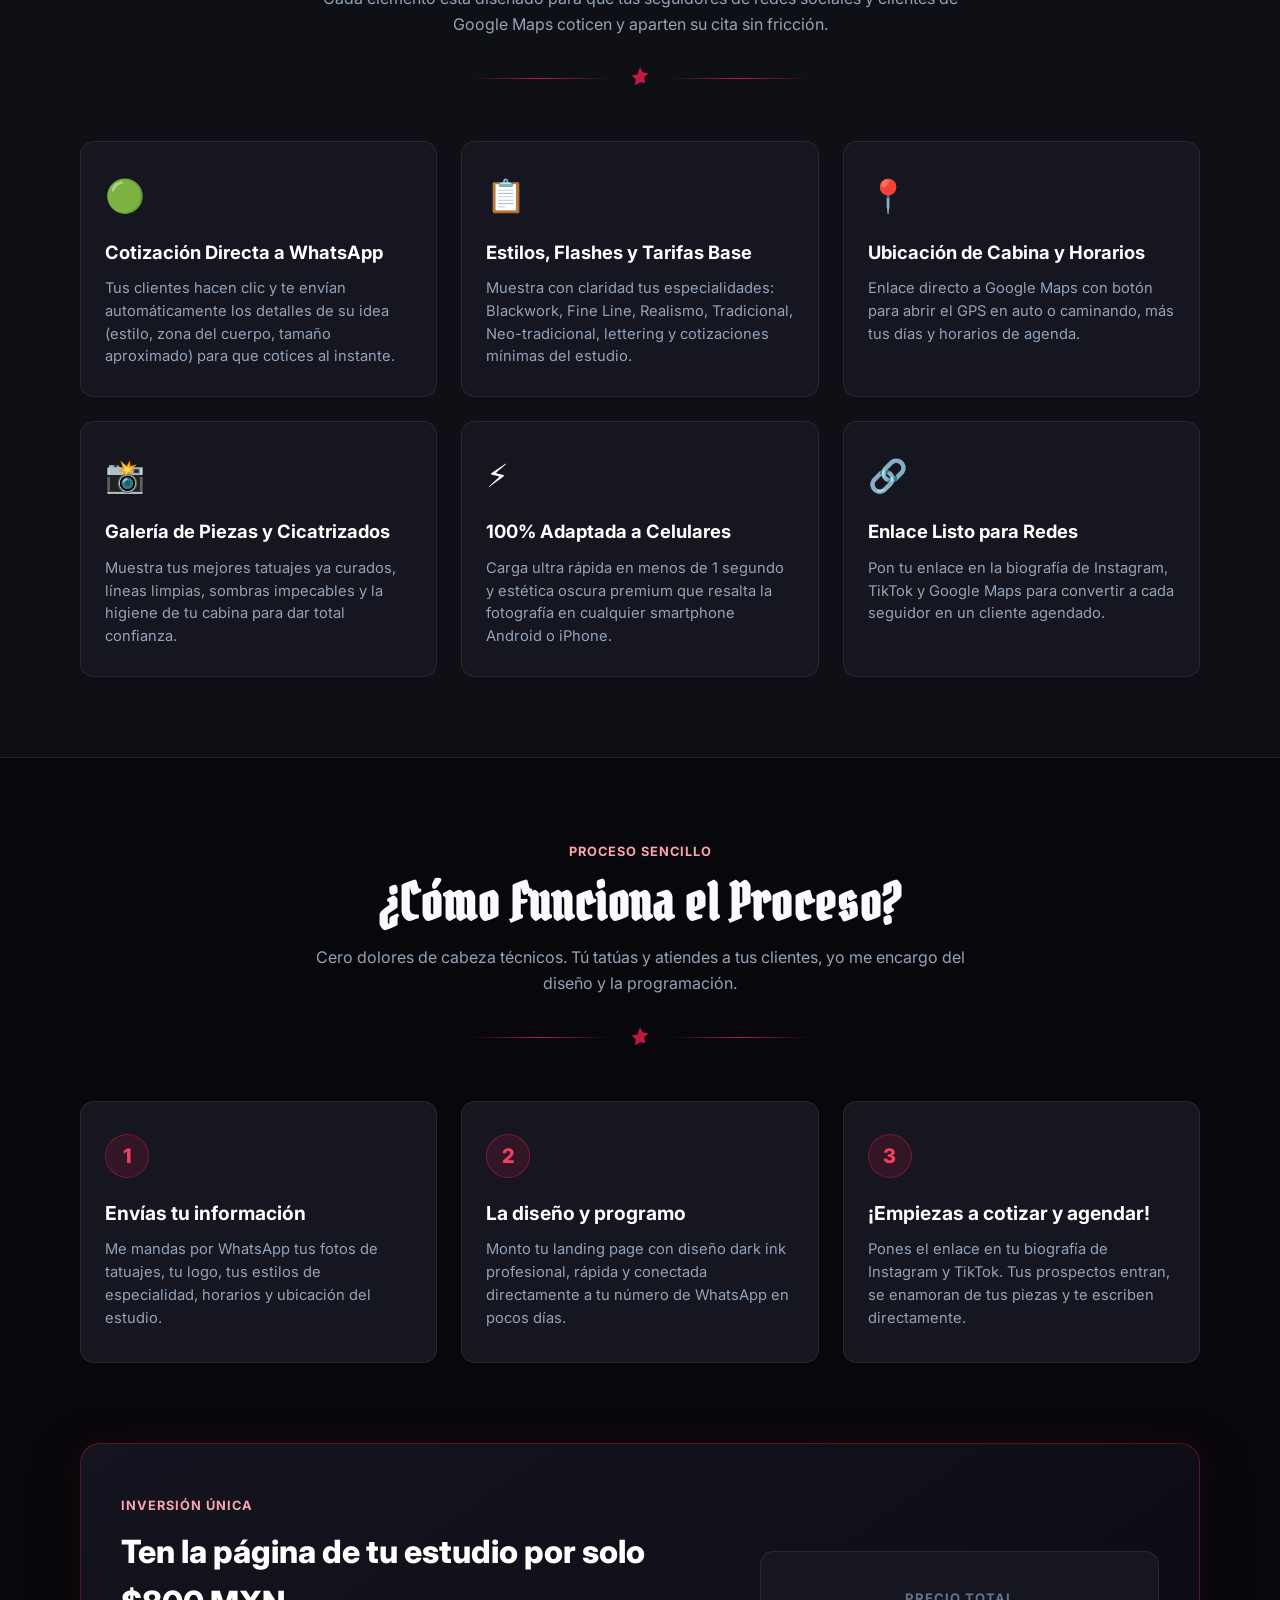
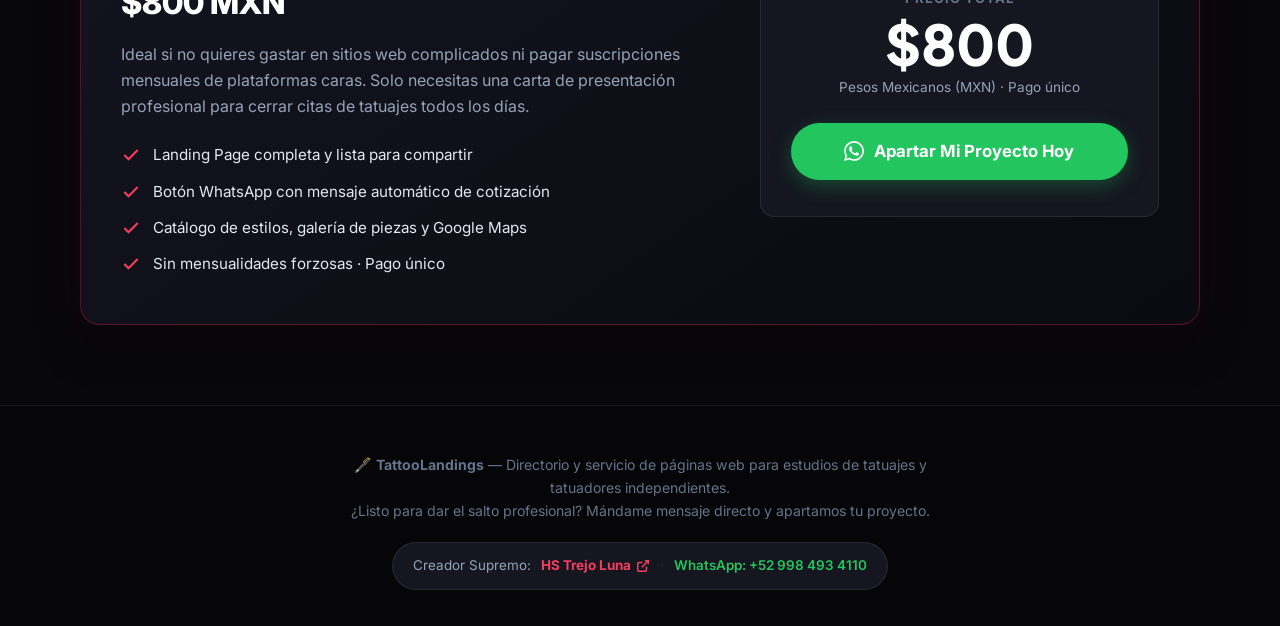
==== commit db65dfa6: "feat(tatuajes): add Recuerdo Tattoo Studio showcase landing with vintage emerald caribbean theme" ====
--- a/tatuajes/index.html
+++ b/tatuajes/index.html
@@ -239,6 +239,47 @@
                 <span>Ver Landing en Vivo 🚀</span>
               </a>
               <button class="btn-simulate-mobile" data-demo-url="../sitios/experiencetattoo/index.html" title="Probar en simulador de teléfono">
+                <span>📱 Vista Móvil</span>
+              </button>
+            </div>
+          </div>
+        </article>
+
+        <!-- Showcase Card 4: Recuerdo Tattoo Studio Cancún -->
+        <article class="showcase-card">
+          <div class="showcase-preview-wrap">
+            <img src="../sitios/recuerdotattoo/assets/hero-tattoo.jpg" alt="Recuerdo Tattoo Studio Cancún" class="showcase-preview-img">
+            <div class="showcase-status-badge">
+              <span>●</span> Caso Real Activo
+            </div>
+            <div class="showcase-logo-stamp" style="border-color: #10b981;">
+              <img src="../sitios/recuerdotattoo/assets/logo.jpg" alt="Logo Recuerdo Tattoo Studio Cancún" class="showcase-logo-img">
+            </div>
+          </div>
+
+          <div class="showcase-body">
+            <div class="showcase-meta" style="color: #34d399;">
+              <span>📍 Cancún, Quintana Roo · Playa Carey, SM 29</span>
+            </div>
+            <h3 class="showcase-title">Recuerdo Tattoo Studio</h3>
+            <p class="showcase-desc">
+              Landing page con estética vintage caribeña para estudio de arte corporal en Cancún (SM 29). Diseños personalizados, microrealismo, fine line, flash y recuerdos imborrables con cotización instantánea a WhatsApp.
+            </p>
+
+            <div class="showcase-features-list">
+              <span class="feature-tag">🟢 WhatsApp +52 998 734 4321</span>
+              <span class="feature-tag">🖋️ Microrealismo & Fine Line</span>
+              <span class="feature-tag">🌴 Recuerdos & Tatuajes de Viaje</span>
+              <span class="feature-tag">📸 Galería HD Obras Auténticas</span>
+              <span class="feature-tag">📷 Feed Instagram @recuerdottt</span>
+              <span class="feature-tag">📍 Maps Playa Carey SM 29 Cancún</span>
+            </div>
+
+            <div class="showcase-actions">
+              <a href="../sitios/recuerdotattoo/index.html" class="btn-view-demo" target="_blank" style="background: linear-gradient(135deg, #10b981, #059669); color: #ffffff;">
+                <span>Ver Landing en Vivo 🚀</span>
+              </a>
+              <button class="btn-simulate-mobile" data-demo-url="../sitios/recuerdotattoo/index.html" title="Probar en simulador de teléfono">
                 <span>📱 Vista Móvil</span>
               </button>
             </div>
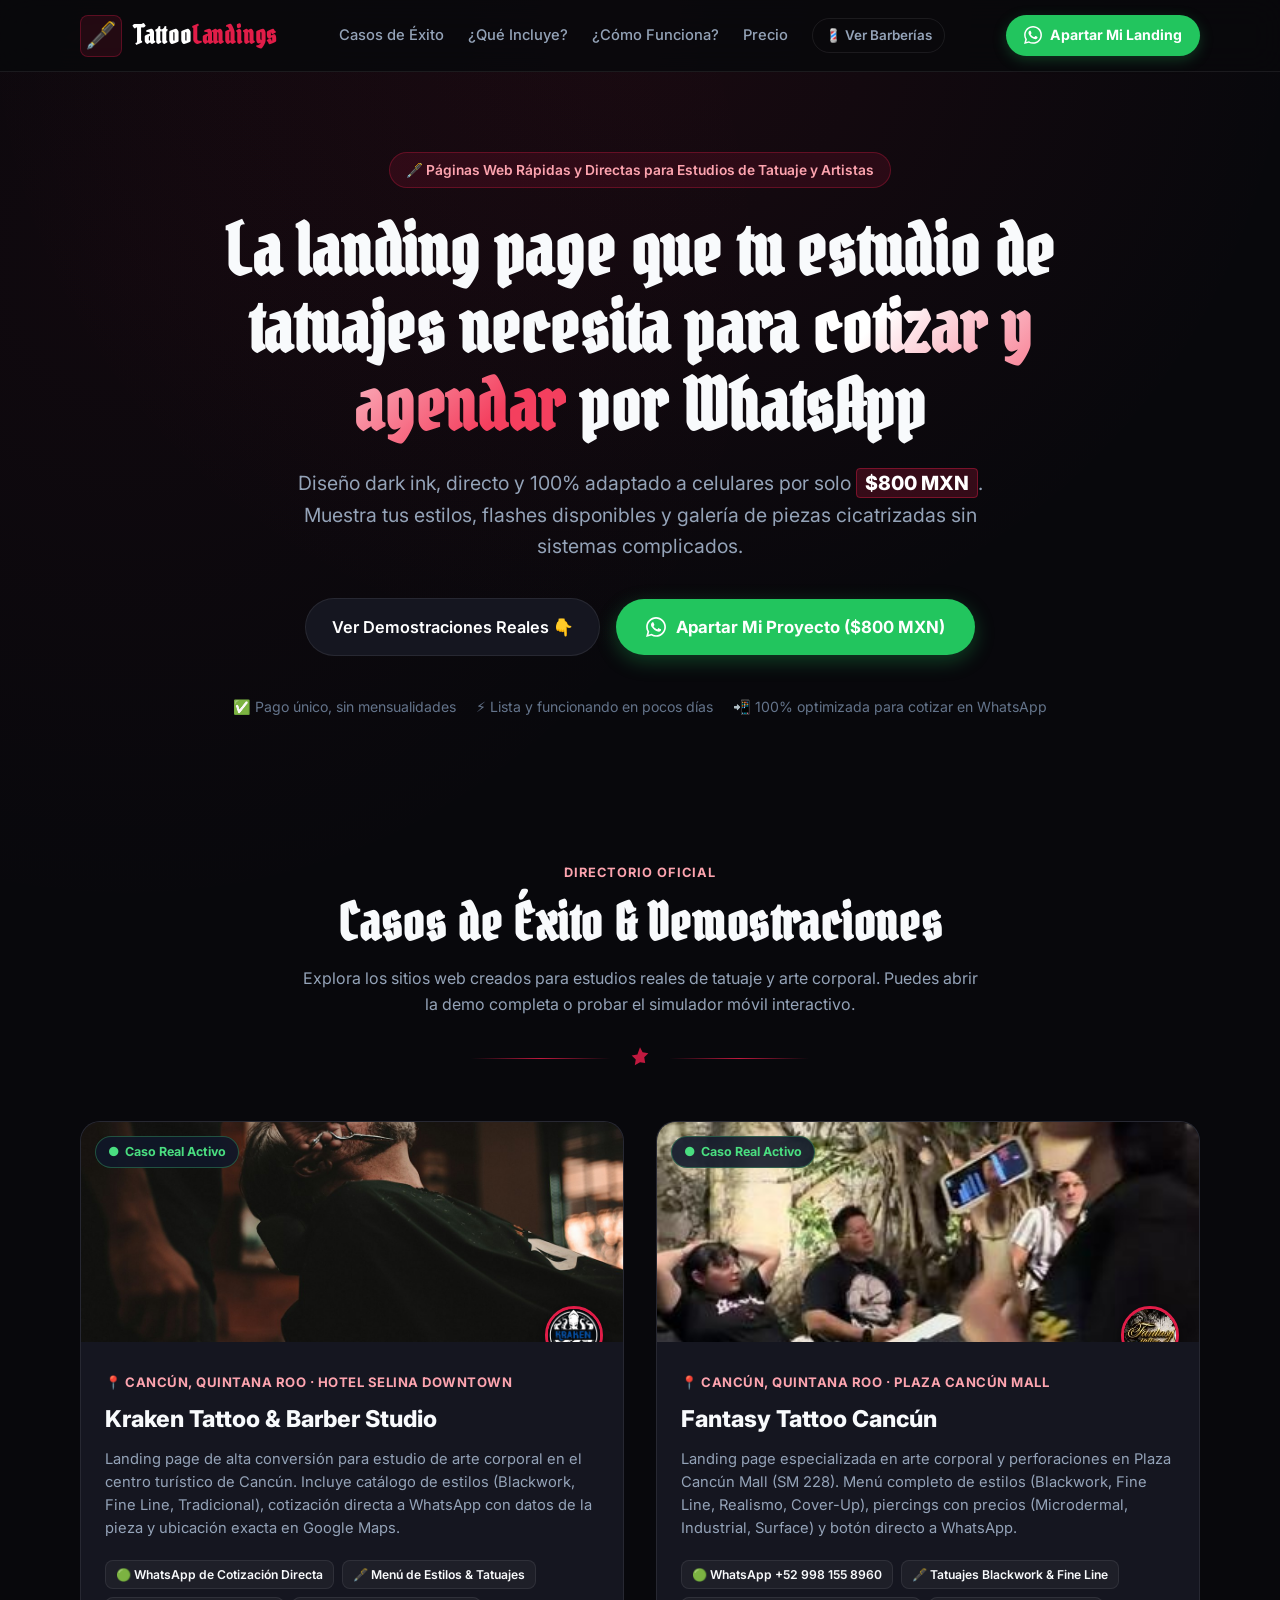
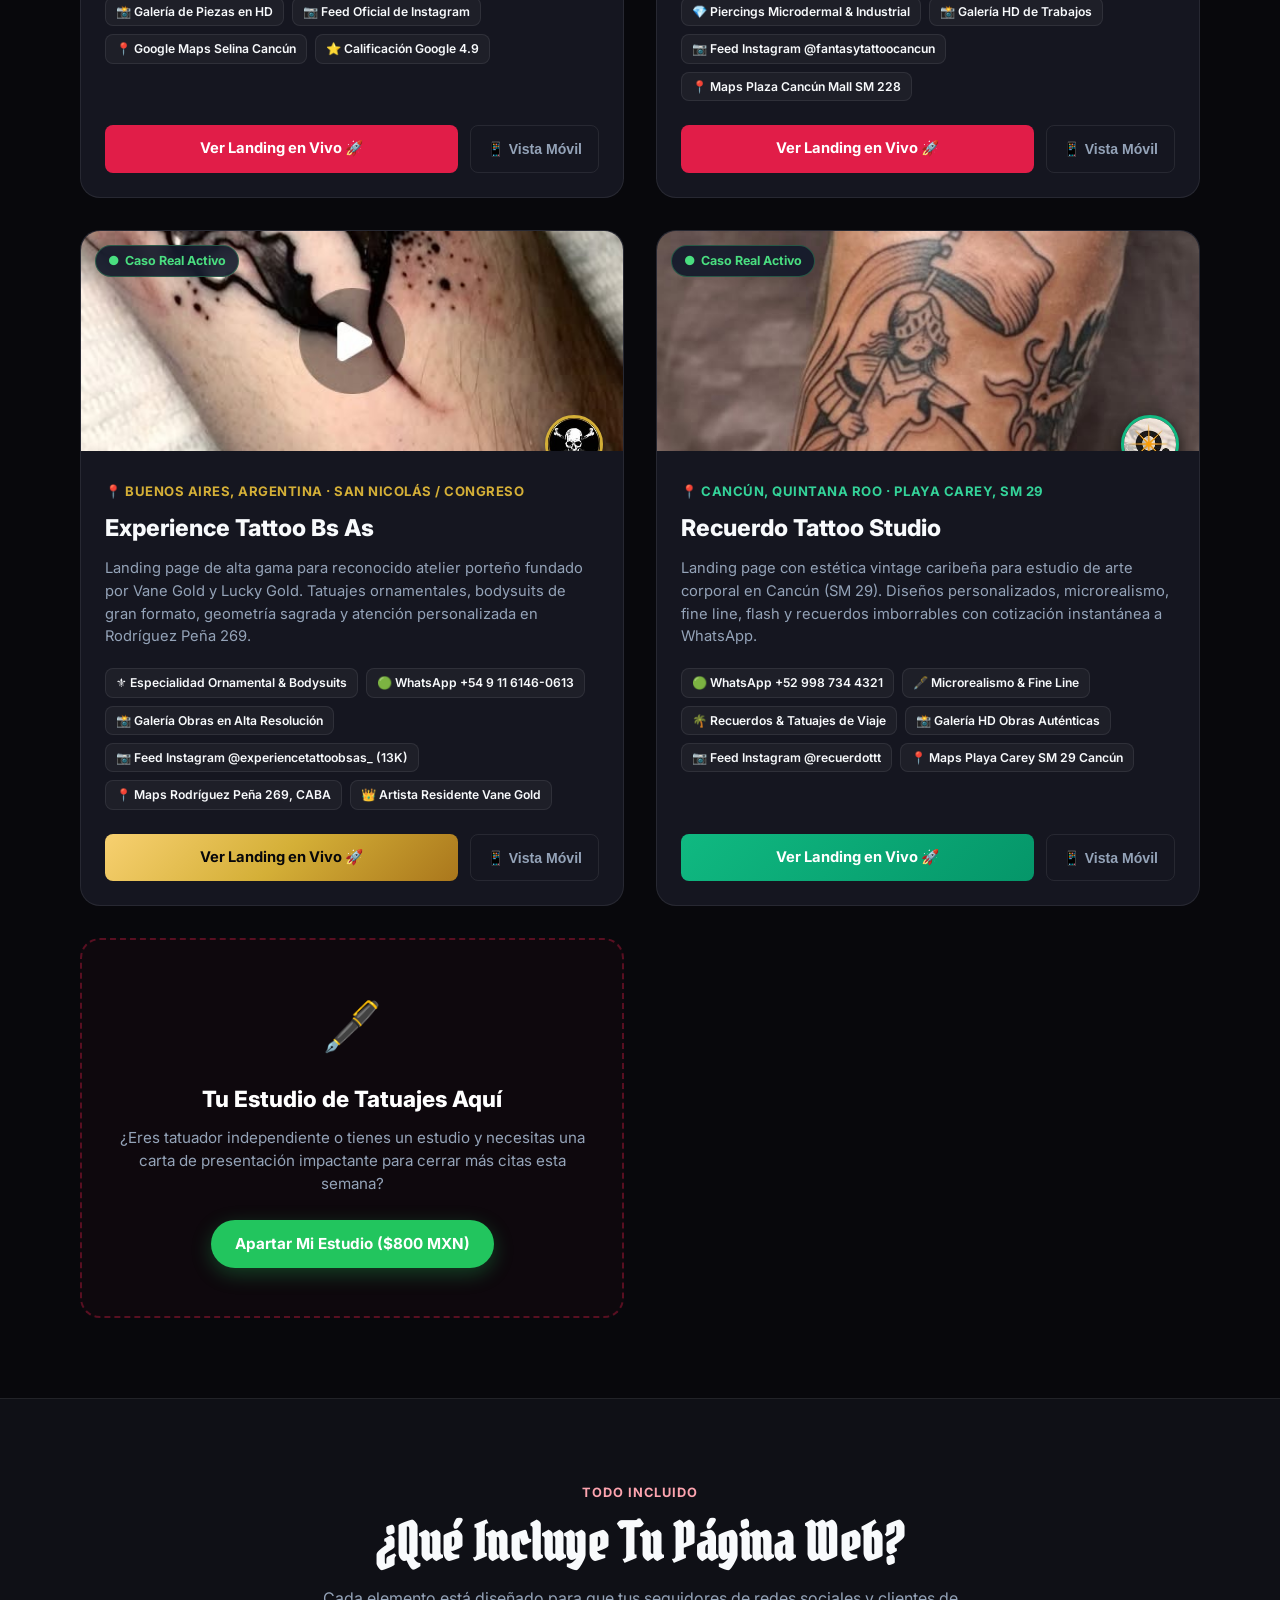
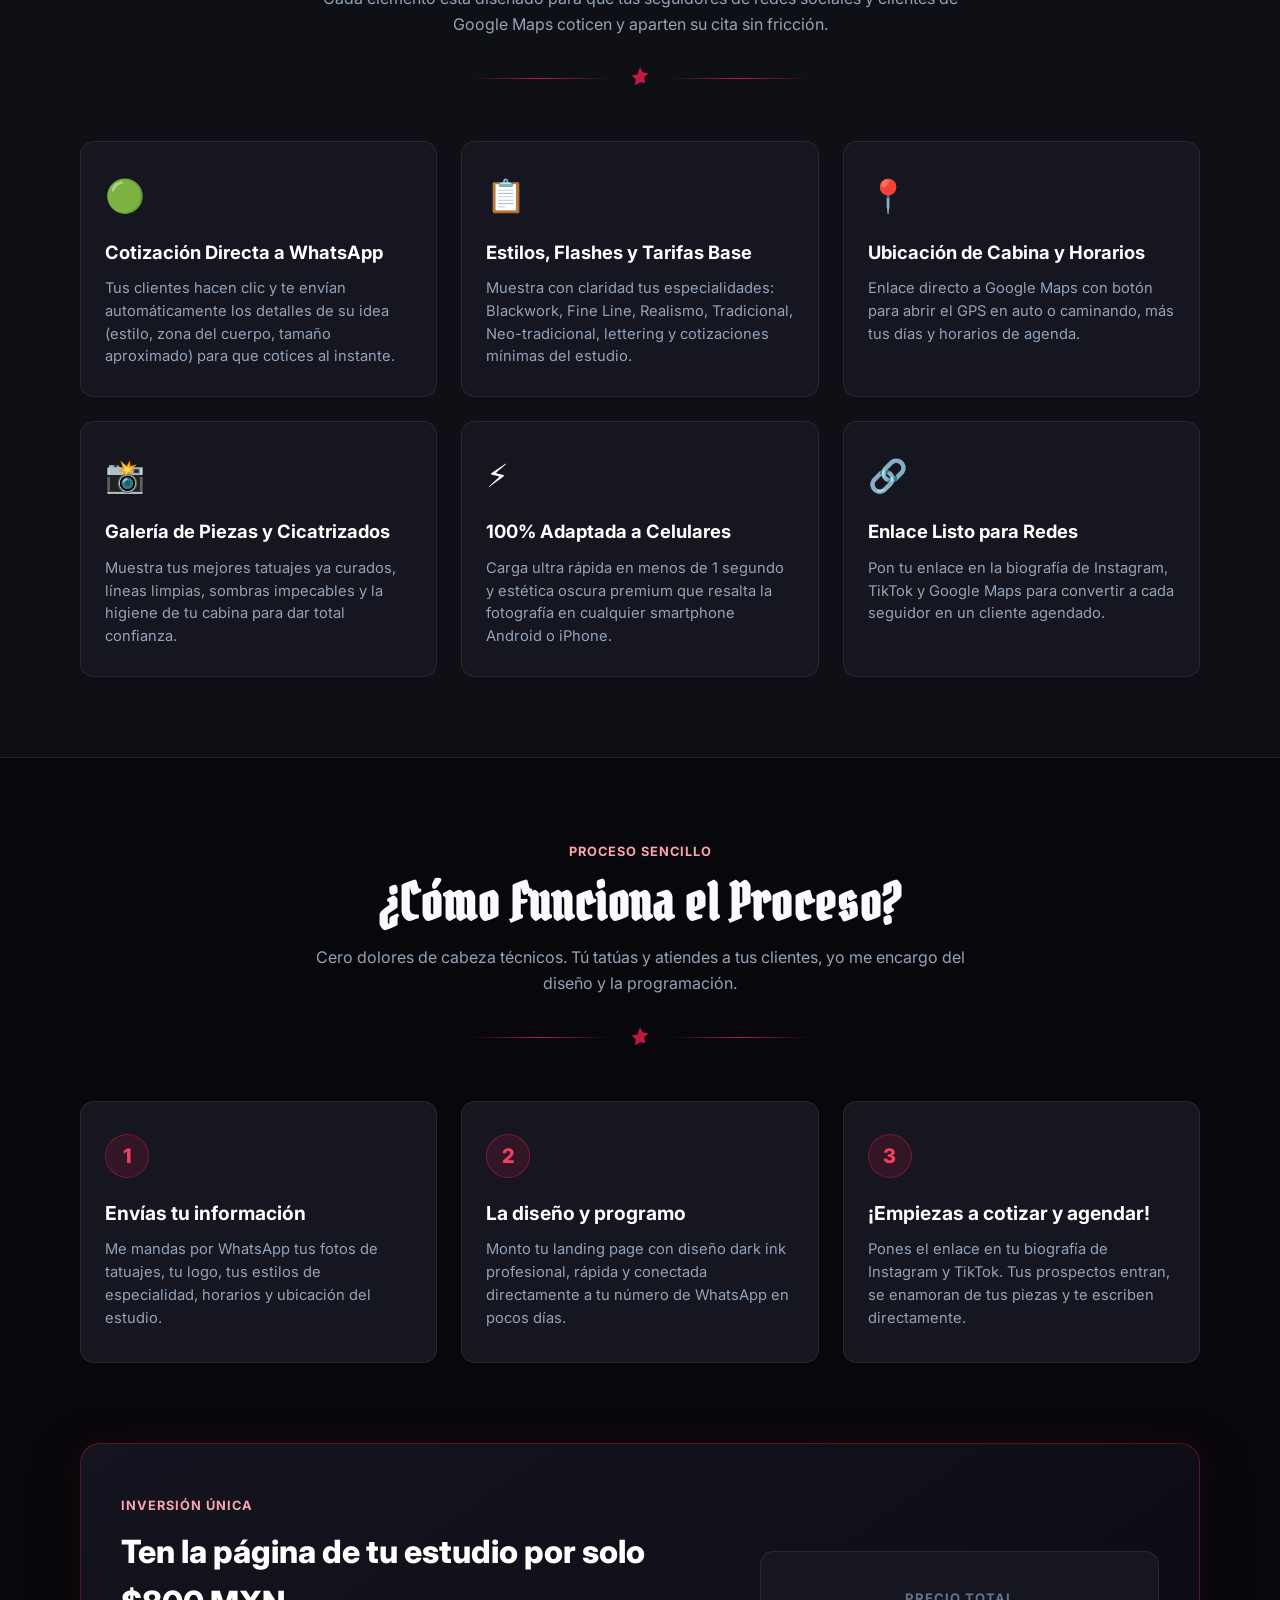
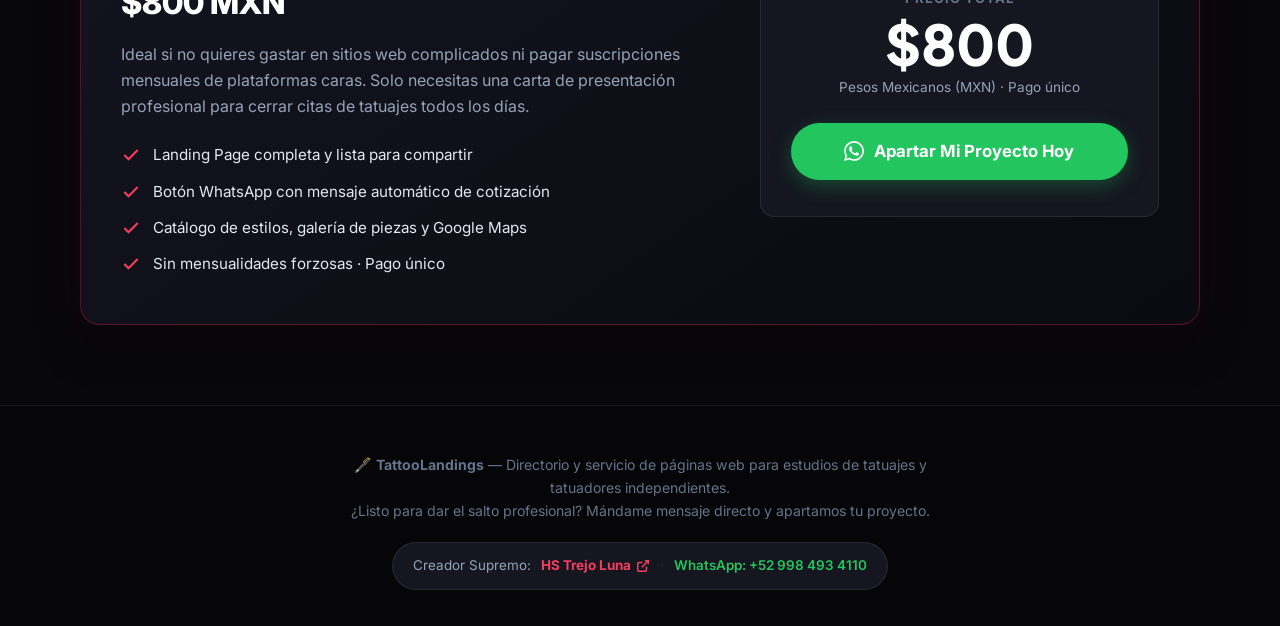
==== commit a0f4196e: "fix(experiencetattoo): update WhatsApp number to +54 9 11 6146-0613" ====
--- a/tatuajes/index.html
+++ b/tatuajes/index.html
@@ -227,7 +227,7 @@
 
             <div class="showcase-features-list">
               <span class="feature-tag">⚜️ Especialidad Ornamental & Bodysuits</span>
-              <span class="feature-tag">🟢 WhatsApp +54 11 4372-4806</span>
+              <span class="feature-tag">🟢 WhatsApp +54 9 11 6146-0613</span>
               <span class="feature-tag">📸 Galería Obras en Alta Resolución</span>
               <span class="feature-tag">📷 Feed Instagram @experiencetattoobsas_ (13K)</span>
               <span class="feature-tag">📍 Maps Rodríguez Peña 269, CABA</span>
